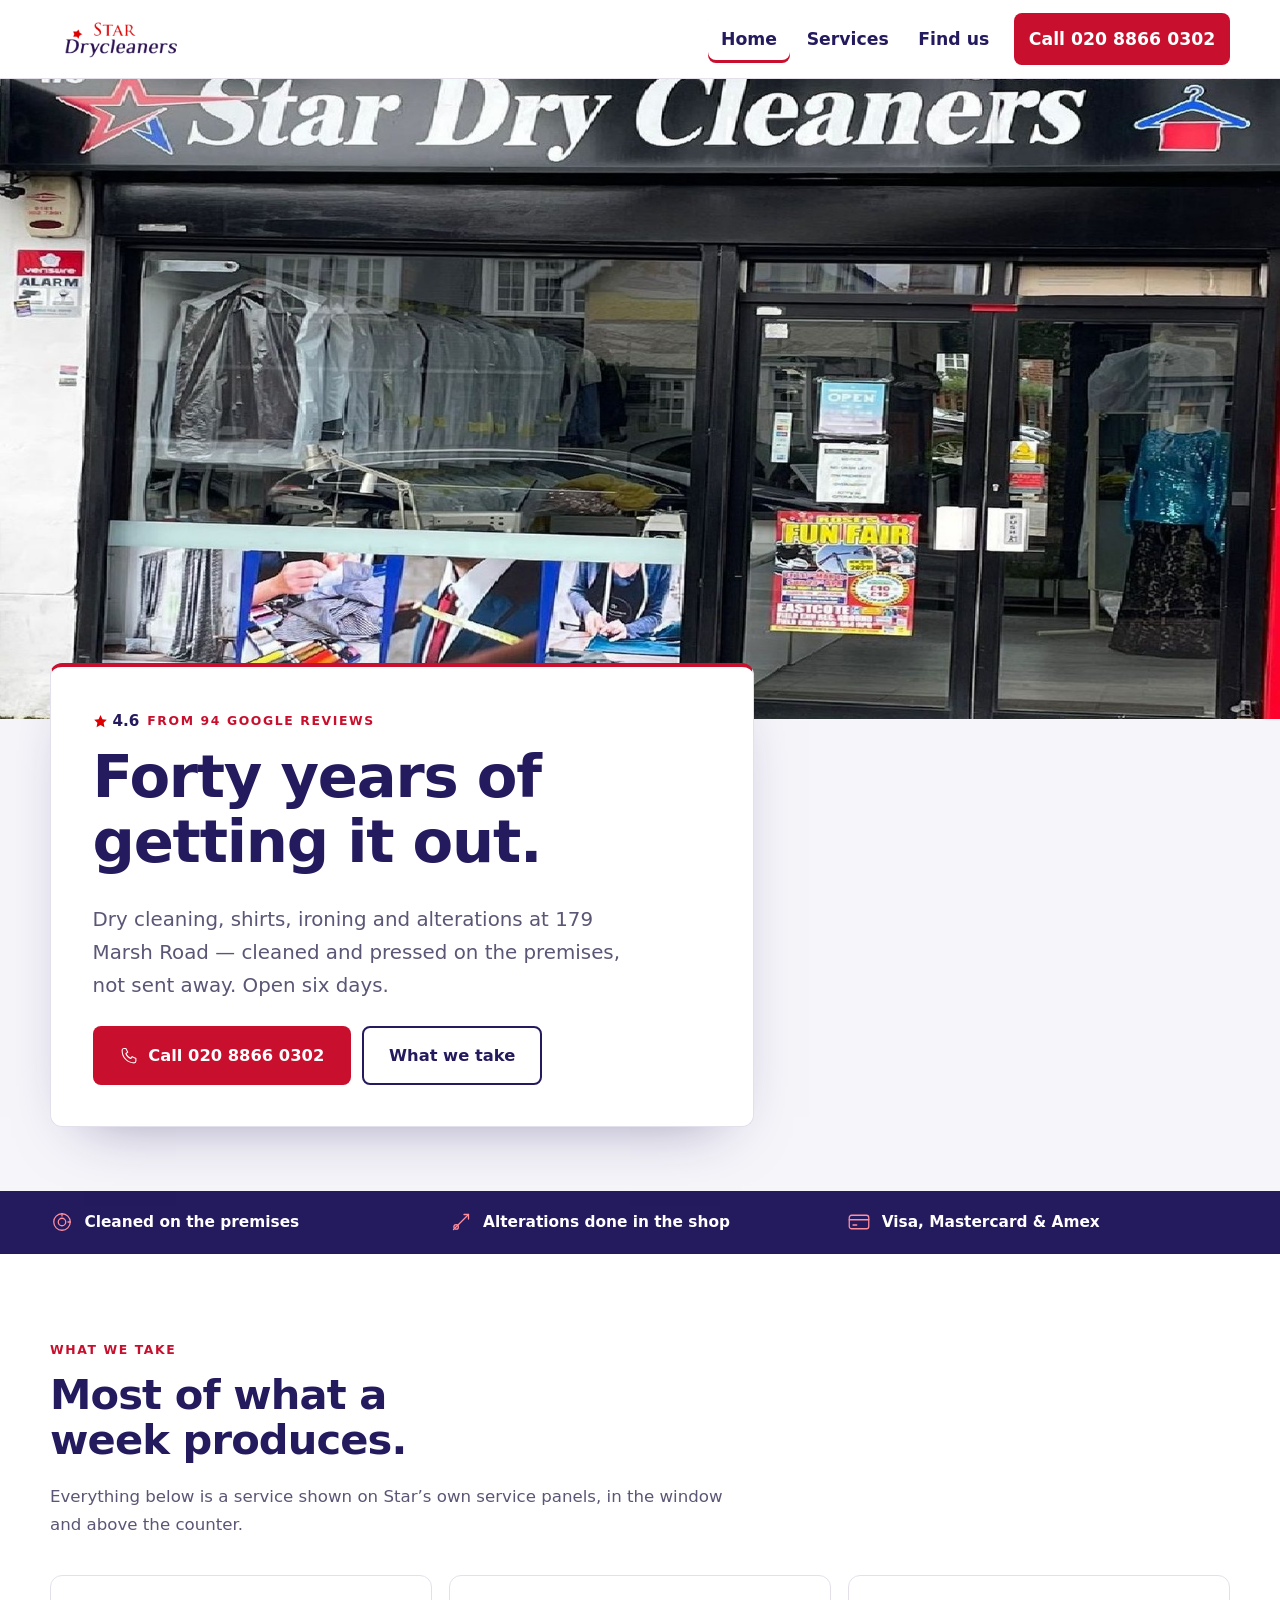
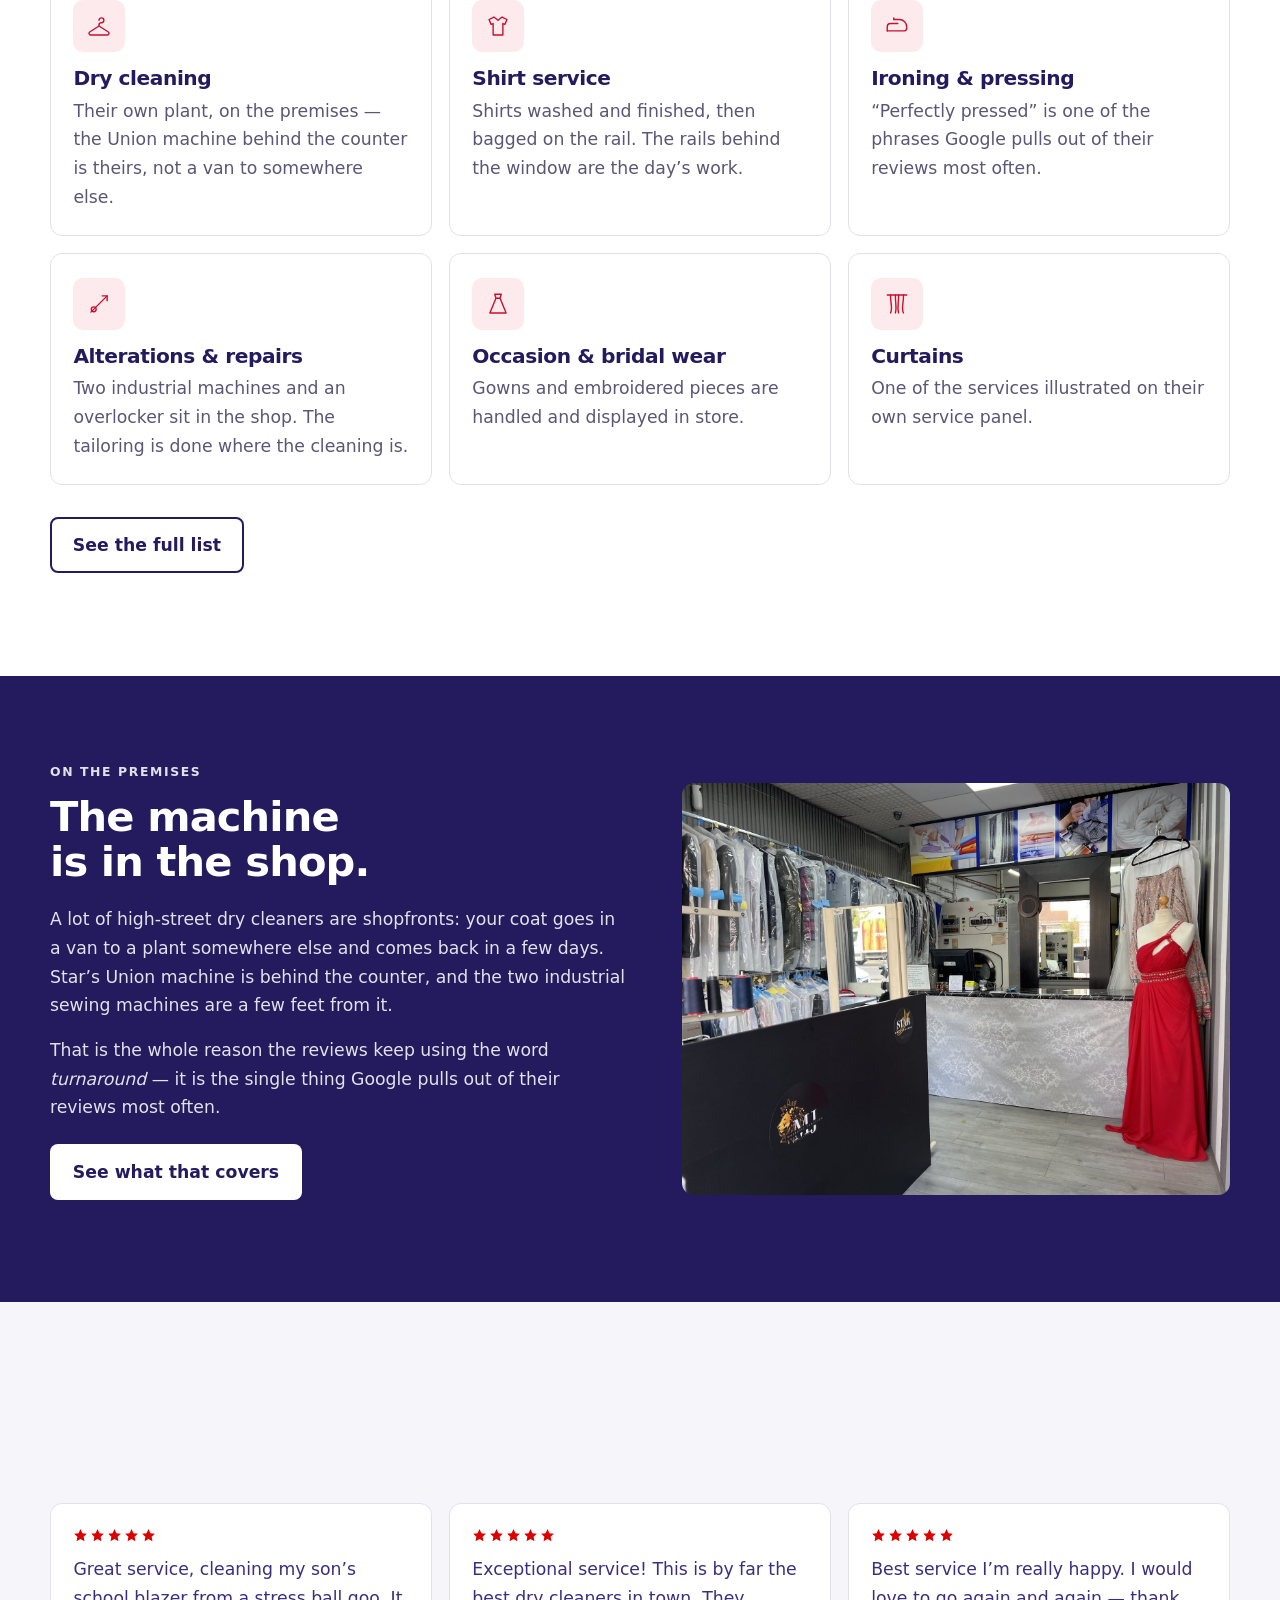
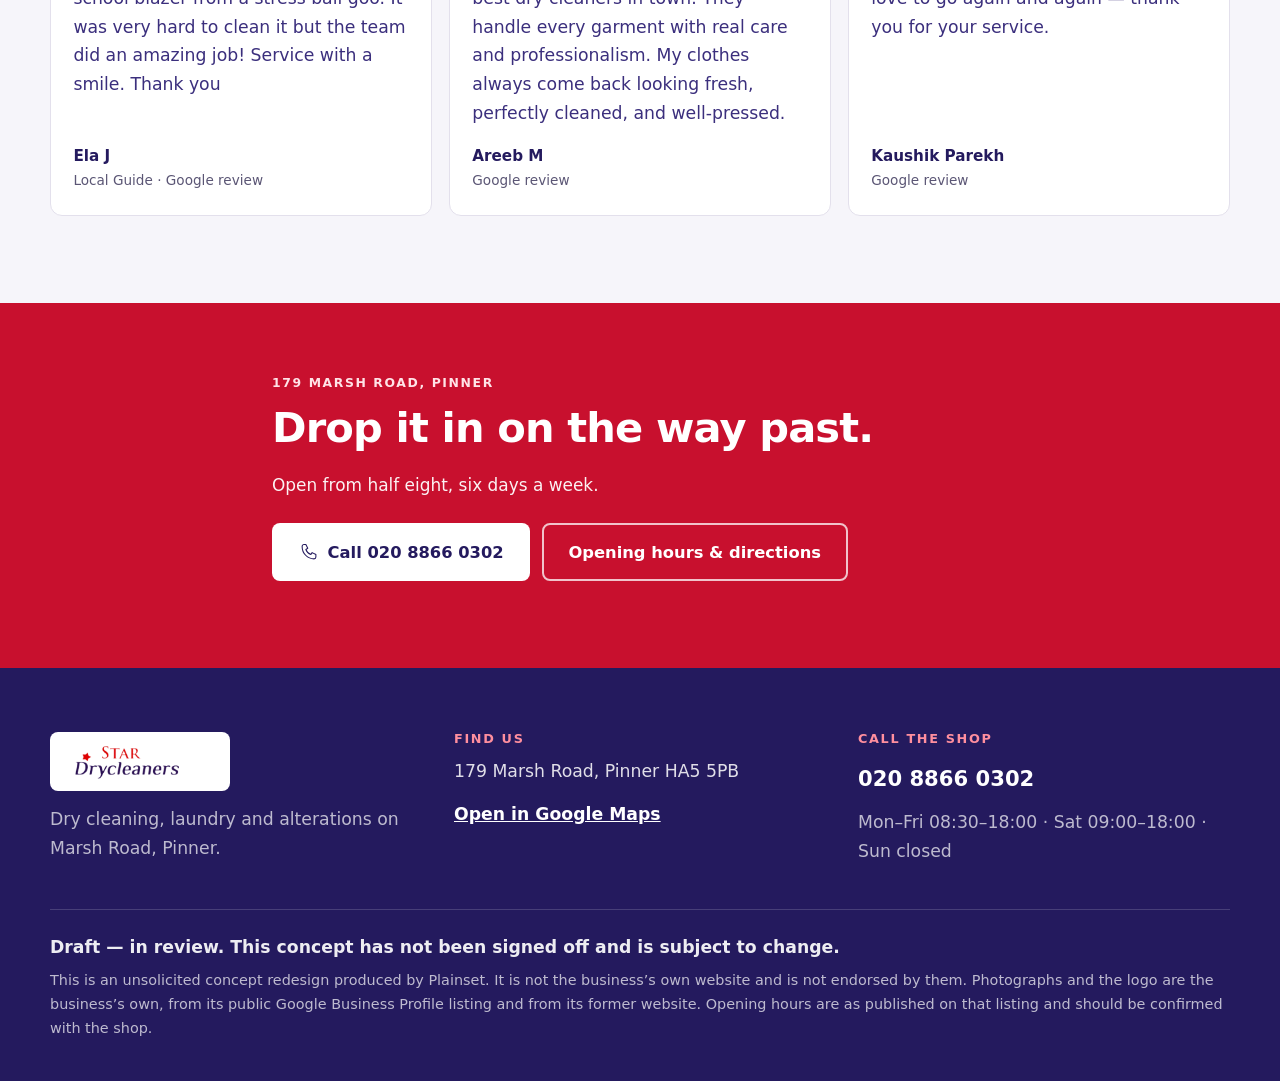
==== index.html @ ac9503ae "Build Star Dry Cleaners Pinner spec site: 3 pages, brand from their own logo Defect: their Google pr" ====
<!doctype html>
<html lang="en-GB">
<head>
<meta charset="utf-8">
<meta name="viewport" content="width=device-width, initial-scale=1">
<title>Star Dry Cleaners — 179 Marsh Road, Pinner</title>
<meta name="description" content="Dry cleaning, shirt service, ironing, alterations and repairs at 179 Marsh Road, Pinner HA5 5PB. Cleaned on the premises. 4.6 stars from 94 Google reviews. Call 020 8866 0302.">
<link rel="stylesheet" href="assets/css/engine.css">
<link rel="stylesheet" href="assets/css/site.css">
<link rel="icon" href="data:image/svg+xml,%3Csvg xmlns='http://www.w3.org/2000/svg' viewBox='0 0 24 24'%3E%3Crect width='24' height='24' fill='%23241a5e'/%3E%3Cpath fill='%23de0000' d='M12 3l2.6 5.4 5.8.8-4.2 4 1 5.8L12 16.3 6.8 19l1-5.8-4.2-4 5.8-.8z'/%3E%3C/svg%3E">
<script>if('IntersectionObserver' in window)document.documentElement.className='js';</script>
</head>
<body>
<a class="skip" href="#main">Skip to content</a>
<header class="site-head">
  <div class="wrap head-in">
    <a class="brand" href="index.html">
      <img src="assets/img/logo.png" width="957" height="260" alt="Star Dry Cleaners, Pinner">
    </a>
    <button class="nav-toggle" type="button" aria-expanded="false" aria-controls="nav">Menu</button>
    <nav id="nav" class="nav" aria-label="Main">
      <a href="index.html" aria-current="page">Home</a> <a href="services.html">Services</a> <a href="contact.html">Find us</a>
      <a class="btn btn--red nav-call" href="tel:+442088660302">Call 020 8866 0302</a>
    </nav>
  </div>
</header>
<main id="main">

  <section class="hero">
    <div class="hero-img">
      <img src="assets/img/shopfront.jpg" width="1700" height="956" fetchpriority="high"
           alt="The Star Dry Cleaners shopfront at 179 Marsh Road, Pinner, with its red and blue star sign and rails of cleaned garments in the window.">
    </div>
    <div class="wrap">
      <div class="hero-card" data-reveal-hero>
        <p class="kicker"><span class="rate"><svg class="star" viewBox="0 0 24 24" aria-hidden="true" focusable="false"><path fill="currentColor" d="M12 1.6l3.1 6.6 7 .9-5.1 4.9 1.3 7.1L12 17.7 5.7 21.1 7 14 1.9 9.1l7-.9z"/></svg> 4.6</span> from 94 Google reviews</p>
        <h1>Forty years of getting it out.</h1>
        <p class="lede">Dry cleaning, shirts, ironing and alterations at 179 Marsh Road &mdash; cleaned
          and pressed on the premises, not sent away. Open six days.</p>
        <p class="hero-cta">
          <a class="btn btn--red btn--lg" href="tel:+442088660302"><svg class="ico" viewBox="0 0 32 32" fill="none" stroke="currentColor" stroke-width="1.7" stroke-linecap="round" stroke-linejoin="round" aria-hidden="true"><path d="M11 4l3 6-3 2c1.2 3.5 4.5 6.8 8 8l2-3 6 3v4a3 3 0 0 1-3 3C13.8 27 5 18.2 5 7a3 3 0 0 1 3-3Z"/></svg> Call 020 8866 0302</a>
          <a class="btn btn--ghost btn--lg" href="services.html">What we take</a>
        </p>
      </div>
    </div>
  </section>

  <section class="strip">
    <div class="wrap strip-in">
      <p data-reveal="1"><svg class="ico" viewBox="0 0 32 32" fill="none" stroke="currentColor" stroke-width="1.7" stroke-linecap="round" stroke-linejoin="round" aria-hidden="true"><circle cx="16" cy="16" r="11"/><circle cx="16" cy="16" r="5"/><path d="M16 5v3"/><path d="M27 16h-3"/></svg> <span>Cleaned on the premises</span></p>
      <p data-reveal="2"><svg class="ico" viewBox="0 0 32 32" fill="none" stroke="currentColor" stroke-width="1.7" stroke-linecap="round" stroke-linejoin="round" aria-hidden="true"><path d="M6 26 26 6"/><path d="M20 6h6v6"/><circle cx="9.5" cy="22.5" r="3"/></svg> <span>Alterations done in the shop</span></p>
      <p data-reveal="3"><svg class="ico" viewBox="0 0 32 32" fill="none" stroke="currentColor" stroke-width="1.7" stroke-linecap="round" stroke-linejoin="round" aria-hidden="true"><rect x="3" y="7" width="26" height="18" rx="3"/><path d="M3 13h26"/><path d="M8 20h5"/></svg> <span>Visa, Mastercard &amp; Amex</span></p>
    </div>
  </section>

  <section class="sec">
    <div class="wrap">
      <header class="sec-head" data-reveal>
        <p class="kicker">What we take</p>
        <h2>Most of what a week produces.</h2>
        <p class="sec-sub">Everything below is a service shown on Star&rsquo;s own service panels,
          in the window and above the counter.</p>
      </header>
      <div class="cards">
        <article class="card" data-reveal="1">
          <span class="card-ico"><svg class="ico" viewBox="0 0 32 32" fill="none" stroke="currentColor" stroke-width="1.7" stroke-linecap="round" stroke-linejoin="round" aria-hidden="true"><path d="M16 9a3 3 0 1 1 3 3c-1.7 0-3 .9-3 2.4V16"/><path d="M16 16 4.5 23.4A2 2 0 0 0 5.6 27h20.8a2 2 0 0 0 1.1-3.6L16 16Z"/></svg></span>
          <h3>Dry cleaning</h3>
          <p>Their own plant, on the premises &mdash; the Union machine behind the counter is theirs, not a van to somewhere else.</p>
        </article>
        <article class="card" data-reveal="2">
          <span class="card-ico"><svg class="ico" viewBox="0 0 32 32" fill="none" stroke="currentColor" stroke-width="1.7" stroke-linecap="round" stroke-linejoin="round" aria-hidden="true"><path d="M11 5 16 9l5-4 6 3-2.5 6L22 13v14H10V13l-2.5 1L5 8Z"/></svg></span>
          <h3>Shirt service</h3>
          <p>Shirts washed and finished, then bagged on the rail. The rails behind the window are the day&rsquo;s work.</p>
        </article>
        <article class="card" data-reveal="3">
          <span class="card-ico"><svg class="ico" viewBox="0 0 32 32" fill="none" stroke="currentColor" stroke-width="1.7" stroke-linecap="round" stroke-linejoin="round" aria-hidden="true"><path d="M4 22h20a4 4 0 0 0 4-4v-1a9 9 0 0 0-9-9h-7"/><path d="M4 22v-5a4 4 0 0 1 4-4h9"/><path d="M12 8V6"/></svg></span>
          <h3>Ironing &amp; pressing</h3>
          <p>&ldquo;Perfectly pressed&rdquo; is one of the phrases Google pulls out of their reviews most often.</p>
        </article>
        <article class="card" data-reveal="1">
          <span class="card-ico"><svg class="ico" viewBox="0 0 32 32" fill="none" stroke="currentColor" stroke-width="1.7" stroke-linecap="round" stroke-linejoin="round" aria-hidden="true"><path d="M6 26 26 6"/><path d="M20 6h6v6"/><circle cx="9.5" cy="22.5" r="3"/></svg></span>
          <h3>Alterations &amp; repairs</h3>
          <p>Two industrial machines and an overlocker sit in the shop. The tailoring is done where the cleaning is.</p>
        </article>
        <article class="card" data-reveal="2">
          <span class="card-ico"><svg class="ico" viewBox="0 0 32 32" fill="none" stroke="currentColor" stroke-width="1.7" stroke-linecap="round" stroke-linejoin="round" aria-hidden="true"><path d="M12 4h8l-1.5 5L26 27H6l7.5-18Z"/><path d="M13.5 9h5"/></svg></span>
          <h3>Occasion &amp; bridal wear</h3>
          <p>Gowns and embroidered pieces are handled and displayed in store.</p>
        </article>
        <article class="card" data-reveal="3">
          <span class="card-ico"><svg class="ico" viewBox="0 0 32 32" fill="none" stroke="currentColor" stroke-width="1.7" stroke-linecap="round" stroke-linejoin="round" aria-hidden="true"><path d="M4 5h24"/><path d="M8 5c0 12 3 16 0 22"/><path d="M14 5c0 12 2 16 0 22"/><path d="M18 5c0 12-2 16 0 22"/><path d="M24 5c0 12-3 16 0 22"/></svg></span>
          <h3>Curtains</h3>
          <p>One of the services illustrated on their own service panel.</p>
        </article>
      </div>
      <p class="sec-more" data-reveal><a class="btn btn--ghost" href="services.html">See the full list</a></p>
    </div>
  </section>

  <section class="feature">
    <div class="wrap feature-in">
      <div class="feature-copy" data-reveal>
        <p class="kicker kicker--light">On the premises</p>
        <h2>The machine is in the shop.</h2>
        <p>A lot of high-street dry cleaners are shopfronts: your coat goes in a van to a plant
          somewhere else and comes back in a few days. Star&rsquo;s Union machine is behind the
          counter, and the two industrial sewing machines are a few feet from it.</p>
        <p>That is the whole reason the reviews keep using the word <em>turnaround</em> &mdash; it is
          the single thing Google pulls out of their reviews most often.</p>
        <p class="feature-cta"><a class="btn btn--white" href="services.html">See what that covers</a></p>
      </div>
      <div class="feature-media" data-reveal="2">
        <img src="assets/img/counter.jpg" width="1600" height="1218" loading="lazy"
             alt="Inside Star Dry Cleaners: the counter, the Union dry-cleaning machine behind it, and occasion wear on display.">
      </div>
    </div>
  </section>

  <section class="sec sec--tint">
    <div class="wrap">
      <header class="sec-head" data-reveal>
        <p class="kicker">4.6 out of 5 &middot; 94 Google reviews</p>
        <h2>What Pinner says.</h2>
      </header>
      <div class="quotes">
        <figure class="quote" data-reveal="1">
          <div class="stars" aria-label="Five out of five"><svg class="star" viewBox="0 0 24 24" aria-hidden="true" focusable="false"><path fill="currentColor" d="M12 1.6l3.1 6.6 7 .9-5.1 4.9 1.3 7.1L12 17.7 5.7 21.1 7 14 1.9 9.1l7-.9z"/></svg><svg class="star" viewBox="0 0 24 24" aria-hidden="true" focusable="false"><path fill="currentColor" d="M12 1.6l3.1 6.6 7 .9-5.1 4.9 1.3 7.1L12 17.7 5.7 21.1 7 14 1.9 9.1l7-.9z"/></svg><svg class="star" viewBox="0 0 24 24" aria-hidden="true" focusable="false"><path fill="currentColor" d="M12 1.6l3.1 6.6 7 .9-5.1 4.9 1.3 7.1L12 17.7 5.7 21.1 7 14 1.9 9.1l7-.9z"/></svg><svg class="star" viewBox="0 0 24 24" aria-hidden="true" focusable="false"><path fill="currentColor" d="M12 1.6l3.1 6.6 7 .9-5.1 4.9 1.3 7.1L12 17.7 5.7 21.1 7 14 1.9 9.1l7-.9z"/></svg><svg class="star" viewBox="0 0 24 24" aria-hidden="true" focusable="false"><path fill="currentColor" d="M12 1.6l3.1 6.6 7 .9-5.1 4.9 1.3 7.1L12 17.7 5.7 21.1 7 14 1.9 9.1l7-.9z"/></svg></div>
          <blockquote><p>Great service, cleaning my son&rsquo;s school blazer from a stress ball goo. It was very hard to clean it but the team did an amazing job! Service with a smile. Thank you</p></blockquote>
          <figcaption>Ela J <span>Local Guide &middot; Google review</span></figcaption>
        </figure>
        <figure class="quote" data-reveal="2">
          <div class="stars" aria-label="Five out of five"><svg class="star" viewBox="0 0 24 24" aria-hidden="true" focusable="false"><path fill="currentColor" d="M12 1.6l3.1 6.6 7 .9-5.1 4.9 1.3 7.1L12 17.7 5.7 21.1 7 14 1.9 9.1l7-.9z"/></svg><svg class="star" viewBox="0 0 24 24" aria-hidden="true" focusable="false"><path fill="currentColor" d="M12 1.6l3.1 6.6 7 .9-5.1 4.9 1.3 7.1L12 17.7 5.7 21.1 7 14 1.9 9.1l7-.9z"/></svg><svg class="star" viewBox="0 0 24 24" aria-hidden="true" focusable="false"><path fill="currentColor" d="M12 1.6l3.1 6.6 7 .9-5.1 4.9 1.3 7.1L12 17.7 5.7 21.1 7 14 1.9 9.1l7-.9z"/></svg><svg class="star" viewBox="0 0 24 24" aria-hidden="true" focusable="false"><path fill="currentColor" d="M12 1.6l3.1 6.6 7 .9-5.1 4.9 1.3 7.1L12 17.7 5.7 21.1 7 14 1.9 9.1l7-.9z"/></svg><svg class="star" viewBox="0 0 24 24" aria-hidden="true" focusable="false"><path fill="currentColor" d="M12 1.6l3.1 6.6 7 .9-5.1 4.9 1.3 7.1L12 17.7 5.7 21.1 7 14 1.9 9.1l7-.9z"/></svg></div>
          <blockquote><p>Exceptional service! This is by far the best dry cleaners in town. They handle every garment with real care and professionalism. My clothes always come back looking fresh, perfectly cleaned, and well-pressed.</p></blockquote>
          <figcaption>Areeb M <span>Google review</span></figcaption>
        </figure>
        <figure class="quote" data-reveal="3">
          <div class="stars" aria-label="Five out of five"><svg class="star" viewBox="0 0 24 24" aria-hidden="true" focusable="false"><path fill="currentColor" d="M12 1.6l3.1 6.6 7 .9-5.1 4.9 1.3 7.1L12 17.7 5.7 21.1 7 14 1.9 9.1l7-.9z"/></svg><svg class="star" viewBox="0 0 24 24" aria-hidden="true" focusable="false"><path fill="currentColor" d="M12 1.6l3.1 6.6 7 .9-5.1 4.9 1.3 7.1L12 17.7 5.7 21.1 7 14 1.9 9.1l7-.9z"/></svg><svg class="star" viewBox="0 0 24 24" aria-hidden="true" focusable="false"><path fill="currentColor" d="M12 1.6l3.1 6.6 7 .9-5.1 4.9 1.3 7.1L12 17.7 5.7 21.1 7 14 1.9 9.1l7-.9z"/></svg><svg class="star" viewBox="0 0 24 24" aria-hidden="true" focusable="false"><path fill="currentColor" d="M12 1.6l3.1 6.6 7 .9-5.1 4.9 1.3 7.1L12 17.7 5.7 21.1 7 14 1.9 9.1l7-.9z"/></svg><svg class="star" viewBox="0 0 24 24" aria-hidden="true" focusable="false"><path fill="currentColor" d="M12 1.6l3.1 6.6 7 .9-5.1 4.9 1.3 7.1L12 17.7 5.7 21.1 7 14 1.9 9.1l7-.9z"/></svg></div>
          <blockquote><p>Best service I&rsquo;m really happy. I would love to go again and again &mdash; thank you for your service.</p></blockquote>
          <figcaption>Kaushik Parekh <span>Google review</span></figcaption>
        </figure>
      </div>
    </div>
  </section>

<section class="band">
  <div class="wrap band-in" data-reveal>
    <p class="kicker kicker--light">179 Marsh Road, Pinner</p>
    <h2>Drop it in on the way past.</h2>
    <p class="band-sub">Open from half eight, six days a week.</p>
    <p class="band-cta">
      <a class="btn btn--white btn--lg" href="tel:+442088660302"><svg class="ico" viewBox="0 0 32 32" fill="none" stroke="currentColor" stroke-width="1.7" stroke-linecap="round" stroke-linejoin="round" aria-hidden="true"><path d="M11 4l3 6-3 2c1.2 3.5 4.5 6.8 8 8l2-3 6 3v4a3 3 0 0 1-3 3C13.8 27 5 18.2 5 7a3 3 0 0 1 3-3Z"/></svg> Call 020 8866 0302</a>
      <a class="btn btn--ghost-light btn--lg" href="contact.html">Opening hours &amp; directions</a>
    </p>
  </div>
</section>

</main>
<footer class="site-foot">
  <div class="wrap foot-in">
    <div class="foot-col">
      <img class="foot-logo" src="assets/img/logo.png" width="957" height="260" alt="Star Dry Cleaners">
      <p class="muted">Dry cleaning, laundry and alterations on Marsh Road, Pinner.</p>
    </div>
    <div class="foot-col">
      <h2>Find us</h2>
      <p>179 Marsh Road, Pinner HA5 5PB</p>
      <p><a class="tlink" href="https://www.google.com/maps/search/Star+Dry+Cleaners+179+Marsh+Road+Pinner+HA5+5PB">Open in Google Maps</a></p>
    </div>
    <div class="foot-col">
      <h2>Call the shop</h2>
      <p><a class="foot-tel" href="tel:+442088660302">020 8866 0302</a></p>
      <p class="muted">Mon&ndash;Fri 08:30&ndash;18:00 &middot; Sat 09:00&ndash;18:00 &middot; Sun&nbsp;closed</p>
    </div>
  </div>
  <div class="wrap foot-note">
    <p><strong>Draft &mdash; in review. This concept has not been signed off and is subject to change.</strong></p>
    <p class="muted small">This is an unsolicited concept redesign produced by Plainset. It is not the
    business&rsquo;s own website and is not endorsed by them. Photographs and the logo are the
    business&rsquo;s own, from its public Google Business Profile listing and from its former website.
    Opening hours are as published on that listing and should be confirmed with the shop.</p>
  </div>
</footer>
<script src="assets/js/main.js"></script>
</body>
</html>
---- assets/css/engine.css ----
/* ==========================================================================
   VDV ENGINE — v0.1.0
   Shared motion and surface layer for every build in this workspace.
   Plain CSS. No build step, no dependency, no runtime.

   Targets: Chrome and Safari. Firefox is not a target.
   Everything here has been measured in Chrome 150 and Safari 26.5.2 — see
   Experiment motionsites/research/ for the evidence behind each rule.

   THE ONE PERFORMANCE RULE, measured at 4x CPU throttle:
     A STATIC SVG filter rasterises once and is essentially free.
     A SMIL-ANIMATED filter re-rasterises every frame, FOREVER — three test
     pieces sat at 21fps while completely stationary because of it.
   So: use filters freely, animate them almost never.
   ========================================================================== */

@layer engine.reset, engine.tokens, engine.motion, engine.surface, engine.guards;

/* ==========================================================================
   TOKENS — the contract each site fills in.
   A site overrides these and inherits everything below.
   ========================================================================== */

@layer engine.tokens {
  :root {
    /* --- the two a site MUST set ------------------------------------------ */
    --brand: #0A5FE0;          /* the one accent */
    --ink: #14171A;            /* body text */

    /* --- derived, so contrast stays predictable across 200 sites ---------- */
    --paper: #FAF9F7;
    --surface: color-mix(in oklab, var(--paper) 96%, var(--ink));
    --rule: color-mix(in oklab, var(--paper) 82%, var(--ink));
    --muted: color-mix(in oklab, var(--ink) 62%, var(--paper));

    /* Contrast flip: light text on dark brands, ink on light ones. The clamp
       turns lightness into a 0/1 switch, so this needs no per-site thought. */
    --on-brand: oklch(from var(--brand)
                      clamp(0, (0.62 - l) * 100, 1) 0 h);

    /* --- motion ----------------------------------------------------------- */
    --dur-fast: 180ms;
    --dur: 320ms;
    --dur-slow: 620ms;
    --ease-out: cubic-bezier(0.22, 1, 0.36, 1);

    /* Spring easings, generated from the damped-harmonic-oscillator solution
       and sampled into linear(). Ours — no library, no licence, no runtime.
       Regenerate with .pipeline/engine/springs.py if you want other curves. */
    --ease-snap: linear(0, 0.03, 0.1069, 0.2131, 0.3344, 0.4596, 0.5805, 0.6914,
                 0.7888, 0.8709, 0.9374, 0.9888, 1.0264, 1.052, 1.0674, 1.0747,
                 1.0757, 1.0721, 1.0654, 1.0568, 1.0475, 1.0381, 1.0293, 1.0214,
                 1.0146, 1.009, 1.0045, 1.0009, 0.9982, 0.9963, 0.995, 0.9942,
                 0.9939, 0.9939, 0.9942, 0.9947, 0.9953, 0.9959, 0.9966, 0.9972,
                 0.9978, 0.9983, 1);
    --ease-settle: linear(0, 0.0219, 0.0781, 0.1569, 0.2485, 0.3455, 0.4425,
                   0.5354, 0.6216, 0.6992, 0.7676, 0.8264, 0.876, 0.9168, 0.9496,
                   0.9753, 0.9948, 1.0091, 1.019, 1.0253, 1.0287, 1.0299, 1.0294,
                   1.0277, 1.0253, 1.0224, 1.0194, 1.0164, 1.0136, 1.011, 1.0087,
                   1.0067, 1.005, 1.0035, 1.0023, 1.0013, 1.0005, 0.9999, 0.9994,
                   0.9991, 0.9989, 0.9988, 1);
    --ease-gentle: linear(0, 0.017, 0.061, 0.123, 0.1959, 0.2743, 0.3542, 0.4325,
                   0.5072, 0.5769, 0.6407, 0.6982, 0.7494, 0.7942, 0.8332, 0.8666,
                   0.895, 0.9188, 0.9387, 0.955, 0.9683, 0.9789, 0.9873, 0.9938,
                   0.9987, 1.0023, 1.0049, 1.0066, 1.0077, 1.0082, 1.0083, 1.0081,
                   1.0077, 1.0071, 1.0064, 1.0057, 1.005, 1.0043, 1.0036, 1.003,
                   1.0024, 1.0019, 1);
  }
}

/* ==========================================================================
   MOTION — reuses the data-reveal hook all 204 sites already have,
   so adopting this deletes JS with zero markup changes.
   ========================================================================== */

@layer engine.motion {

  /* Finished state is the DEFAULT. A browser without scroll timelines gets the
     final layout, never a blank box. Motion is layered on below. */
  [data-reveal] { opacity: 1; }

  @supports (animation-timeline: view()) {
    [data-reveal] {
      animation: eng-reveal linear both;
      animation-timeline: view();
      animation-range: entry 10% cover 26%;
    }
    @keyframes eng-reveal {
      from { opacity: 0; translate: 0 22px; }
      to   { opacity: 1; translate: 0 0; }
    }
    /* Stagger by shifting the RANGE, not by adding delays — a delay on a
       progress timeline does nothing useful. */
    [data-reveal="2"] { animation-range: entry 14% cover 30%; }
    [data-reveal="3"] { animation-range: entry 18% cover 34%; }
    [data-reveal="4"] { animation-range: entry 22% cover 38%; }

    /* ABOVE THE FOLD: view() is wrong here. Its range starts when the element
       ENTERS the viewport, so something already on screen begins ~75% through
       its range and looks frozen. Use scroll() with an absolute range. */
    [data-reveal-hero] {
      animation: eng-reveal linear both;
      animation-timeline: scroll(root block);
      animation-range: 0 40vh;
    }
  }

  /* Scroll progress bar — replaces the last scroll listener. */
  .eng-progress { position: fixed; inset-block-start: 0; inset-inline: 0;
                  height: 3px; z-index: 90; }
  .eng-progress__fill { height: 100%; background: var(--brand);
                        transform-origin: left; scale: 0 1; }
  @supports (animation-timeline: scroll()) {
    .eng-progress__fill {
      animation: eng-grow linear both;
      animation-timeline: scroll(root block);
    }
    @keyframes eng-grow { to { scale: 1 1; } }
  }
  /* Hide it entirely where unsupported rather than showing an empty track. */
  @supports not (animation-timeline: scroll()) { .eng-progress { display: none; } }

  /* STRUCTURAL PATTERN — full-bleed backdrop that content scrolls over.
     A sticky viewport-height backdrop, then the content pulled back up over it
     with a negative margin. Cheaper and better-behaved than position:fixed,
     and it composites on the GPU. Put a <video muted loop playsinline> or an
     image inside .eng-backdrop__media. */
  .eng-backdrop { position: relative; z-index: 0; }
  .eng-backdrop__pin { position: sticky; top: 0; height: 100svh;
                       overflow: clip; }   /* clip, NOT hidden — see guards */
  .eng-backdrop__media { width: 100%; height: 100%; object-fit: cover;
                         display: block; }
  .eng-backdrop__fade { position: absolute; inset-inline: 0; inset-block-end: 0;
                        height: 45%; pointer-events: none;
                        background: linear-gradient(to bottom, transparent, var(--backdrop-out, #000)); }
  .eng-backdrop__over { position: relative; z-index: 1; margin-block-start: -100svh; }
}

/* ==========================================================================
   SURFACE — treatments that make flat CSS read as material.
   All static. Nothing here animates a filter.
   ========================================================================== */

@layer engine.surface {

  /* GLASS. Three things stacked, which is what separates this from a plain
     translucent panel:
       1. the blur, plus a saturation/brightness lift so it reads as glass
          rather than as frosted plastic;
       2. a GRADIENT BORDER — a padding-box/border-box mask difference, so the
          edge is bright where light would catch it and dim where it wouldn't.
          `mask-composite: exclude` is what carves the ring;
       3. a faint radial sheen for the specular fall.
     Recreated here from the mechanism, with our own values. */
  .eng-glass {
    position: relative;
    overflow: hidden;
    border-radius: var(--glass-radius, 16px);
    background: linear-gradient(160deg,
                  rgb(255 255 255 / 0.06) 0%,
                  rgb(255 255 255 / 0.02) 45%,
                  rgb(255 255 255 / 0.01) 100%);
    backdrop-filter: blur(16px) saturate(1.5) brightness(1.06);
    -webkit-backdrop-filter: blur(16px) saturate(1.5) brightness(1.06);
    box-shadow: inset 0 0 14px rgb(255 255 255 / 0.12);
    border: none;
  }
  .eng-glass::before {          /* the lit edge */
    content: ""; position: absolute; inset: 0; pointer-events: none;
    border-radius: inherit; padding: 1.5px;
    background: linear-gradient(180deg,
                  rgb(255 255 255 / 0.34) 0%,
                  rgb(255 255 255 / 0.10) 18%,
                  rgb(255 255 255 / 0.03) 45%,
                  rgb(255 255 255 / 0.03) 58%,
                  rgb(255 255 255 / 0.12) 86%,
                  rgb(255 255 255 / 0.28) 100%);
    -webkit-mask: linear-gradient(#fff 0 0) content-box, linear-gradient(#fff 0 0);
            mask: linear-gradient(#fff 0 0) content-box, linear-gradient(#fff 0 0);
    -webkit-mask-composite: xor;
            mask-composite: exclude;
  }
  .eng-glass::after {           /* the sheen */
    content: ""; position: absolute; inset: 0; pointer-events: none;
    border-radius: inherit;
    background:
      radial-gradient(ellipse at 50% 0%, rgb(255 255 255 / 0.05) 0%, transparent 55%),
      radial-gradient(ellipse at center, transparent 55%, rgb(255 255 255 / 0.02) 100%);
  }

  /* LIT MATERIAL. A static heightmap shaded by the renderer's own lighting —
     the fastest thing we measured (143fps median, zero janky frames) and the
     best-looking. Set --eng-height to a greyscale heightmap.

     CRITICAL: lighting filters read the ALPHA channel as the height field, not
     luminance. A greyscale PNG is fully opaque, so feeding it in directly gives
     a perfectly flat surface with a bare hotspot. The feColorMatrix in
     engine-filters.svg moves luminance into alpha. Do not remove it. */
  .eng-material { filter: url(#eng-lit); background: #000; }

  /* Typography defaults that separate "set" from "defaulted". */
  .eng-type h1, .eng-type h2, .eng-type h3 { text-wrap: balance; }
  .eng-type p, .eng-type li { text-wrap: pretty; }
  .eng-type :is(td, th).num { font-variant-numeric: tabular-nums; }
}

/* ==========================================================================
   GUARDS — invariants only, never a look.

   IMPORTANT, and counter-intuitive: being the LAST layer does not make these
   win against a site's CSS. Unlayered styles outrank every layered style, and
   site stylesheets are unlayered. So a guard that MUST hold — the reduced-motion
   block — carries `!important`. The rest are strong defaults the site is free to
   override, which is the behaviour we want.
   ========================================================================== */

@layer engine.guards {

  /* Reduced motion, done correctly. The three usual lines DO NOT stop a
     scroll-driven animation: animation-duration is ignored on a progress-based
     timeline. Measured — a test element kept running 0 -> 0.54 while scrolling.
     Killing the timeline is what actually honours the setting. */
  @media (prefers-reduced-motion: reduce) {
    html { scroll-behavior: auto; }
    *, *::before, *::after {
      animation-duration: 0.001ms !important;
      animation-iteration-count: 1 !important;
      transition-duration: 0.001ms !important;
      animation-timeline: none !important;
    }
    ::view-transition-group(*),
    ::view-transition-old(*),
    ::view-transition-new(*) { animation: none !important; }
    /* SMIL ignores the setting entirely, so any moving filter must be dropped. */
    .eng-material { filter: none !important; }
  }

  /* Text escaping its box is the most common review failure in this workspace.
     `min-width: auto` on a flex/grid child is what allows it.

     Applied to EVERY element on purpose. For a block child `min-width: 0` is
     already the default, so this is a no-op there and only changes flex/grid
     items — which is exactly the intent. `:where()` contributes zero
     specificity, so any site rule that genuinely wants a minimum still wins.

     Earlier versions scoped this to `.eng-grid`/`.eng-card`, which no site in
     the fleet uses — so the guard would never have fired. Guards have to match
     the markup that actually exists. */
  :where(body *) { min-width: 0; box-sizing: border-box; }

  /* And the text itself. Long unbroken strings — a full email address, a URL —
     are what actually overflow. Targeted at elements that hold them rather
     than everything, so ordinary prose keeps normal breaking. */
  :where(p, li, dd, dt, td, th, address, blockquote, figcaption,
         h1, h2, h3, h4, h5, h6) { overflow-wrap: anywhere; }

  /* overflow:hidden makes an element a SCROLL CONTAINER, which silently freezes
     any scroll-driven animation inside it at one frame. Nothing errors; it just
     sits still. Prefer clip. This catches the common accidental case. */
  :where(.eng-backdrop__pin, .eng-clip) { overflow: clip; }

  /* Keyboard focus must always be visible. */
  :where(a, button, summary, [tabindex]):focus-visible {
    outline: 2px solid var(--brand);
    outline-offset: 3px;
  }

  /* Anchors must clear a sticky header. */
  :where([id]) { scroll-margin-top: var(--eng-header-h, 5rem); }
}
---- assets/css/site.css ----
/* ==========================================================================
   Star Dry Cleaners, 179 Marsh Road, Pinner — site styles
   Palette taken from their own logo: red star and red serif STAR, indigo
   italic "Drycleaners", on white. Light ground, deliberately unlike the
   dark treatment used for the Lilly Whites build.
   ========================================================================== */

:root{
  --indigo:#241a5e;
  --indigo-2:#3b2f7d;
  --ink-3:#5b5675;
  --red:#c8102e;            /* AA-safe on white for text and small UI */
  --red-bright:#de0000;     /* sampled from their logo — large areas only */
  --red-soft:#fdeaec;
  --paper:#ffffff;
  --paper-2:#f6f5fa;
  --line:#e3e0ec;
  --ease-out:cubic-bezier(.22,.75,.3,1);
  --wrap:1180px;
  --r:12px;
}

*,*::before,*::after{box-sizing:border-box}
html{-webkit-text-size-adjust:100%}
body{
  margin:0;background:var(--paper);color:var(--indigo);
  font:400 clamp(1rem,.96rem + .2vw,1.08rem)/1.66 ui-sans-serif,system-ui,-apple-system,"Segoe UI",Roboto,Helvetica,Arial,sans-serif;
  -webkit-font-smoothing:antialiased;
}
img{max-width:100%;height:auto;display:block}
a{color:var(--red)}
a:focus-visible,button:focus-visible{outline:3px solid var(--red);outline-offset:3px;border-radius:6px}
/* engine.css:255 puts `overflow-wrap:anywhere` on headings, which breaks words
   mid-character on narrow screens. Headings break on words only. */
h1,h2,h3,h4{overflow-wrap:normal;word-break:normal;text-wrap:balance}
h1,h2,h3{margin:0 0 .5em;line-height:1.09;letter-spacing:-.021em;font-weight:800}
h1{font-size:clamp(2.1rem,1.35rem + 3.2vw,3.7rem)}
h2{font-size:clamp(1.6rem,1.15rem + 2vw,2.6rem)}
h3{font-size:clamp(1.08rem,1rem + .42vw,1.26rem)}
p{margin:0 0 1rem}
em{font-style:italic}
.wrap{width:min(100% - 2.4rem,var(--wrap));margin-inline:auto}
.muted{color:var(--ink-3)}
.small{font-size:.9rem}
.skip{position:absolute;left:-9999px}
.skip:focus{left:1rem;top:1rem;z-index:99;background:var(--indigo);color:#fff;padding:.7rem 1rem;border-radius:8px}

.kicker{font-size:.775rem;font-weight:800;letter-spacing:.13em;text-transform:uppercase;
  color:var(--red);margin:0 0 .7rem;display:flex;align-items:center;gap:.5rem;flex-wrap:wrap}
.kicker--light{color:#ffe3e7}   /* 4.87:1 on the red band, 12.6:1 on indigo */
.rate{display:inline-flex;align-items:center;gap:.3rem;font-size:.95rem;letter-spacing:0;color:var(--indigo)}
.star{width:15px;height:15px;color:var(--red-bright);flex:0 0 auto}

/* ---------- buttons ---------- */
.btn{display:inline-flex;align-items:center;justify-content:center;gap:.55rem;
  min-height:48px;padding:.72rem 1.3rem;border-radius:8px;border:2px solid transparent;
  font-weight:700;text-decoration:none;cursor:pointer;
  transition:transform .18s var(--ease-out),background-color .18s,color .18s,border-color .18s}
.btn:hover{transform:translateY(-2px)}
.btn[href^="tel:"]{white-space:nowrap}
.btn--lg{min-height:54px;padding:.85rem 1.55rem;font-size:1.02rem}
.btn--red{background:var(--red);color:#fff}
.btn--red:hover{background:#a60d26}
.btn--white{background:#fff;color:var(--indigo)}
.btn--white:hover{background:var(--red-soft)}
.btn--ghost{background:transparent;color:var(--indigo);border-color:var(--indigo)}
.btn--ghost:hover{background:var(--indigo);color:#fff}
.btn--ghost-light{background:transparent;color:#fff;border-color:rgba(255,255,255,.75)}
.btn--ghost-light:hover{background:#fff;color:var(--indigo)}
.btn .ico{width:20px;height:20px;flex:0 0 auto}
.ico{width:26px;height:26px}

/* ---------- header ---------- */
.site-head{position:sticky;top:0;z-index:40;background:#fff;border-bottom:1px solid var(--line)}
.head-in{display:flex;align-items:center;gap:1rem;min-height:78px}
.brand{margin-right:auto;display:flex;align-items:center;min-height:44px}
.brand img{width:170px;height:auto}
.nav{display:flex;align-items:center;gap:.25rem}
.nav a{color:var(--indigo);text-decoration:none;padding:.6rem .8rem;border-radius:8px;
  font-weight:600;min-height:44px;display:inline-flex;align-items:center}
.nav a:hover{background:var(--paper-2)}
@media (min-width:761px){.nav a[aria-current="page"]{box-shadow:inset 0 -3px 0 var(--red)}}
.nav .nav-call{margin-left:.5rem;color:#fff}
.nav-toggle{display:none;white-space:nowrap;background:transparent;color:var(--indigo);
  border:2px solid var(--indigo);border-radius:8px;min-height:44px;padding:.5rem 1rem;font-weight:700}

/* ---------- hero ---------- */
.hero{position:relative;padding-bottom:clamp(2rem,1rem + 4vw,4rem);background:var(--paper-2)}
.hero-img img{width:100%;aspect-ratio:16/8;object-fit:cover;object-position:50% 42%}
.hero-card{
  background:#fff;border:1px solid var(--line);border-radius:var(--r);
  padding:clamp(1.5rem,1rem + 2vw,2.6rem);max-width:44rem;
  margin-top:clamp(-3.5rem,-2rem - 3vw,-1.5rem);position:relative;z-index:2;
  box-shadow:0 24px 60px -34px rgba(36,26,94,.5);
  border-top:4px solid var(--red);
}
.lede{font-size:clamp(1.04rem,1rem + .5vw,1.24rem);color:var(--ink-3);max-width:34rem}
.hero-cta{display:flex;flex-wrap:wrap;gap:.7rem;margin:1.5rem 0 0}

/* ---------- strip ---------- */
.strip{background:var(--indigo);color:#fff}
.strip-in{display:grid;grid-template-columns:repeat(3,1fr);gap:1rem;padding:1.15rem 0}
.strip p{display:flex;align-items:center;gap:.65rem;margin:0;font-weight:700;font-size:.96rem}
.strip .ico{width:24px;height:24px;flex:0 0 auto;color:#ff8f9e}

/* ---------- sections ---------- */
.sec{padding:clamp(3rem,2rem + 5vw,5.4rem) 0}
.sec--tint{background:var(--paper-2)}
.sec-head{max-width:44rem;margin-bottom:2.3rem}
.sec-sub{color:var(--ink-3);font-size:1.04rem}
.sec-more{margin-top:2rem}
.sr-head{font-size:clamp(1.4rem,1.15rem + 1vw,2rem);margin-bottom:1.6rem}

.cards{display:grid;gap:1.05rem;grid-template-columns:repeat(auto-fit,minmax(256px,1fr))}
@media (min-width:1000px){.cards{grid-template-columns:repeat(3,1fr)}}
.card{background:#fff;border:1px solid var(--line);border-radius:var(--r);padding:1.5rem 1.4rem;
  display:flex;flex-direction:column;transition:transform .2s var(--ease-out),box-shadow .2s,border-color .2s}
.card:hover{transform:translateY(-4px);box-shadow:0 14px 30px -18px rgba(36,26,94,.35);border-color:#cfc9e0}
.card-ico{display:inline-flex;align-items:center;justify-content:center;width:52px;height:52px;
  border-radius:10px;background:var(--red-soft);color:var(--red);margin-bottom:1rem}
.card h3{margin-bottom:.4rem}
.card p{color:var(--ink-3);margin:0}

/* ---------- feature ---------- */
.feature{padding:clamp(3rem,2rem + 5vw,5.4rem) 0;background:var(--indigo);color:#fff}
.feature-in{display:grid;gap:clamp(1.8rem,1rem + 3vw,3.4rem);
  grid-template-columns:minmax(0,1fr) minmax(0,.95fr);align-items:center}
.feature-media img{border-radius:var(--r);width:100%;aspect-ratio:4/3;object-fit:cover}
.feature-copy h2{color:#fff}
.feature-copy p{color:rgba(255,255,255,.87)}
.feature-cta{margin-top:1.4rem}

/* ---------- quotes ---------- */
.quotes{display:grid;gap:1.05rem;grid-template-columns:repeat(auto-fit,minmax(278px,1fr))}
.quote{margin:0;background:#fff;border:1px solid var(--line);border-radius:var(--r);
  padding:1.5rem 1.4rem;display:flex;flex-direction:column}
.quote .stars{display:flex;gap:2px;margin-bottom:.8rem}
.quote blockquote{margin:0 0 1rem}
.quote p{margin:0;color:var(--indigo-2)}
.quote figcaption{margin-top:auto;font-weight:700;font-size:.95rem}
.quote figcaption span{display:block;font-weight:400;color:var(--ink-3);font-size:.85rem}

/* ---------- band ---------- */
.band{background:var(--red);color:#fff;padding:clamp(2.8rem,2rem + 4vw,4.4rem) 0}
.band-in{max-width:46rem}
.band h2{color:#fff}
.band-sub{color:rgba(255,255,255,.94);font-size:1.06rem}
.band-cta{display:flex;flex-wrap:wrap;gap:.7rem;margin-top:1.5rem}

/* ---------- page hero ---------- */
.phero{background:var(--paper-2);padding:clamp(2.5rem,2rem + 4vw,4.4rem) 0;border-bottom:1px solid var(--line)}
.phero-in{display:grid;gap:clamp(1.6rem,1rem + 3vw,3rem);
  grid-template-columns:minmax(0,1fr) minmax(0,.85fr);align-items:center}
.phero-media img{border-radius:var(--r);width:100%;aspect-ratio:16/10;object-fit:cover}
/* shopfront-street.jpg is 1400x1265 — nearly square. A 16/10 box threw away 31%. */
.phero-media--square img{aspect-ratio:5/4}

/* ---------- rows / split ---------- */
.srows{display:grid;gap:.85rem}
.srow{display:flex;gap:1.1rem;align-items:flex-start;padding:1.35rem;border:1px solid var(--line);
  border-radius:var(--r);background:#fff;transition:border-color .2s,transform .2s var(--ease-out)}
.srow:hover{border-color:var(--red);transform:translateX(3px)}
.srow-ico{display:inline-flex;align-items:center;justify-content:center;width:50px;height:50px;flex:0 0 auto;
  border-radius:10px;background:var(--red-soft);color:var(--red)}
.srow h3{margin-bottom:.25rem}
.srow p{margin:0;color:var(--ink-3)}

.split{display:grid;gap:clamp(1.8rem,1rem + 3vw,3.2rem);
  grid-template-columns:minmax(0,1fr) minmax(0,.85fr);align-items:center}
.split-media img{border-radius:var(--r);width:100%;aspect-ratio:4/5;object-fit:cover}
.ticks{list-style:none;margin:1.2rem 0 1rem;padding:0;display:grid;gap:.5rem;
  grid-template-columns:repeat(auto-fit,minmax(180px,1fr))}
.ticks li{display:flex;align-items:center;gap:.6rem;font-weight:600}
.ticks .ico{width:19px;height:19px;color:var(--red);flex:0 0 auto}

.note{background:var(--red-soft);border-radius:var(--r);padding:clamp(1.6rem,1rem + 2vw,2.5rem);
  max-width:52rem;border-left:4px solid var(--red)}
.note h2{font-size:clamp(1.3rem,1.1rem + 1vw,1.85rem)}
.note p{margin-bottom:.7rem}

/* ---------- contact ---------- */
.contact-grid{display:grid;gap:1.05rem;align-items:start;grid-template-columns:repeat(auto-fit,minmax(264px,1fr))}
.cbox{border:1px solid var(--line);border-radius:var(--r);padding:1.6rem 1.5rem;background:#fff}
.cbox h2{font-size:1.18rem;margin-bottom:.6rem}
.cbox-ico{display:inline-flex;align-items:center;justify-content:center;width:50px;height:50px;
  border-radius:10px;background:var(--red-soft);color:var(--red);margin-bottom:1rem}
.big-tel{font-size:1.45rem;font-weight:800;text-decoration:none;color:var(--indigo);
  display:inline-flex;align-items:center;min-height:44px}
.big-tel:hover{color:var(--red)}
.tlink{display:inline-flex;align-items:center;min-height:44px;font-weight:600}
.hours{margin:0;display:grid;gap:.05rem}
.hrow{display:flex;justify-content:space-between;gap:1rem;padding:.4rem 0;border-bottom:1px dashed var(--line)}
.hrow dt{font-weight:600}
.hrow dd{margin:0;color:var(--ink-3);font-variant-numeric:tabular-nums}
.hrow--closed dd{color:var(--red);font-weight:700}

/* ---------- footer ---------- */
.site-foot{background:var(--indigo);color:#fff;padding:clamp(2.6rem,2rem + 3vw,4rem) 0 2rem}
.foot-in{display:grid;gap:2rem;grid-template-columns:repeat(auto-fit,minmax(228px,1fr))}
.foot-logo{width:180px;background:#fff;border-radius:8px;padding:.5rem .7rem;margin-bottom:.9rem}
.foot-col h2{font-size:.8rem;letter-spacing:.13em;text-transform:uppercase;color:#ff8f9e;margin-bottom:.7rem}
.foot-col p{margin:0 0 .45rem;color:rgba(255,255,255,.86)}
.foot-col a{color:#fff}
.foot-tel{font-size:1.32rem;font-weight:800;text-decoration:none;display:inline-flex;align-items:center;min-height:44px}
.foot-tel:hover{color:#ff8f9e}
.site-foot .muted{color:rgba(255,255,255,.7)}
.foot-note{margin-top:2.3rem;padding-top:1.4rem;border-top:1px solid rgba(255,255,255,.16)}
.foot-note p{margin:0 0 .5rem;color:rgba(255,255,255,.92)}

/* ==========================================================================
   Reveal — replaces engine.css's scroll-linked motion, which strands
   elements at partial opacity. AGENTS.md standing rule, 2026-07-11.
   ========================================================================== */
@supports (animation-timeline: view()){
  [data-reveal],[data-reveal-hero]{animation:none;animation-timeline:none}
}
[data-reveal],[data-reveal-hero]{opacity:1}
@media (prefers-reduced-motion:no-preference){
  .js [data-reveal]:not(.is-visible),
  .js [data-reveal-hero]:not(.is-visible){opacity:0;translate:0 18px}
  .js [data-reveal],.js [data-reveal-hero]{
    transition:opacity 560ms var(--ease-out),translate 560ms var(--ease-out)}
  .js [data-reveal].is-visible,.js [data-reveal-hero].is-visible{opacity:1;translate:0 0}
  .js [data-reveal="2"]{transition-delay:80ms}
  .js [data-reveal="3"]{transition-delay:160ms}
}

/* ---------- responsive ---------- */
@media (max-width:900px){
  .feature-in,.phero-in,.split{grid-template-columns:1fr}
  .feature-media{order:2}
  .strip-in{grid-template-columns:1fr;gap:.6rem}

}
@media (max-width:760px){
  .nav-toggle{display:none}
  .js .nav-toggle{display:inline-flex;align-items:center}
  .nav{
    position:absolute;left:0;right:0;top:100%;background:#fff;
    flex-direction:column;align-items:stretch;gap:.2rem;padding:.6rem 1.2rem 1.2rem;
    border-bottom:1px solid var(--line);box-shadow:0 18px 30px -22px rgba(36,26,94,.5);
  }
  .nav{display:flex}                 /* JS off: nav visible, stacked */
  .js .nav{display:none}             /* JS on: behind the Menu button */
  .js .nav.is-open{display:flex}
  .nav a[aria-current="page"]{background:var(--paper-2);font-weight:800}
  .nav a[aria-current="page"]::before{content:"";width:4px;align-self:stretch;
    background:var(--red);border-radius:2px;margin-right:.55rem}
  .site-head{position:relative}
  .head-in{position:relative;flex-wrap:wrap}
  .nav .nav-call{margin:.5rem 0 0}
  .hero-img img{aspect-ratio:16/11}
  .hero-card{margin-top:-1.4rem}
}
@media (max-width:420px){
  .brand img{width:142px}
}
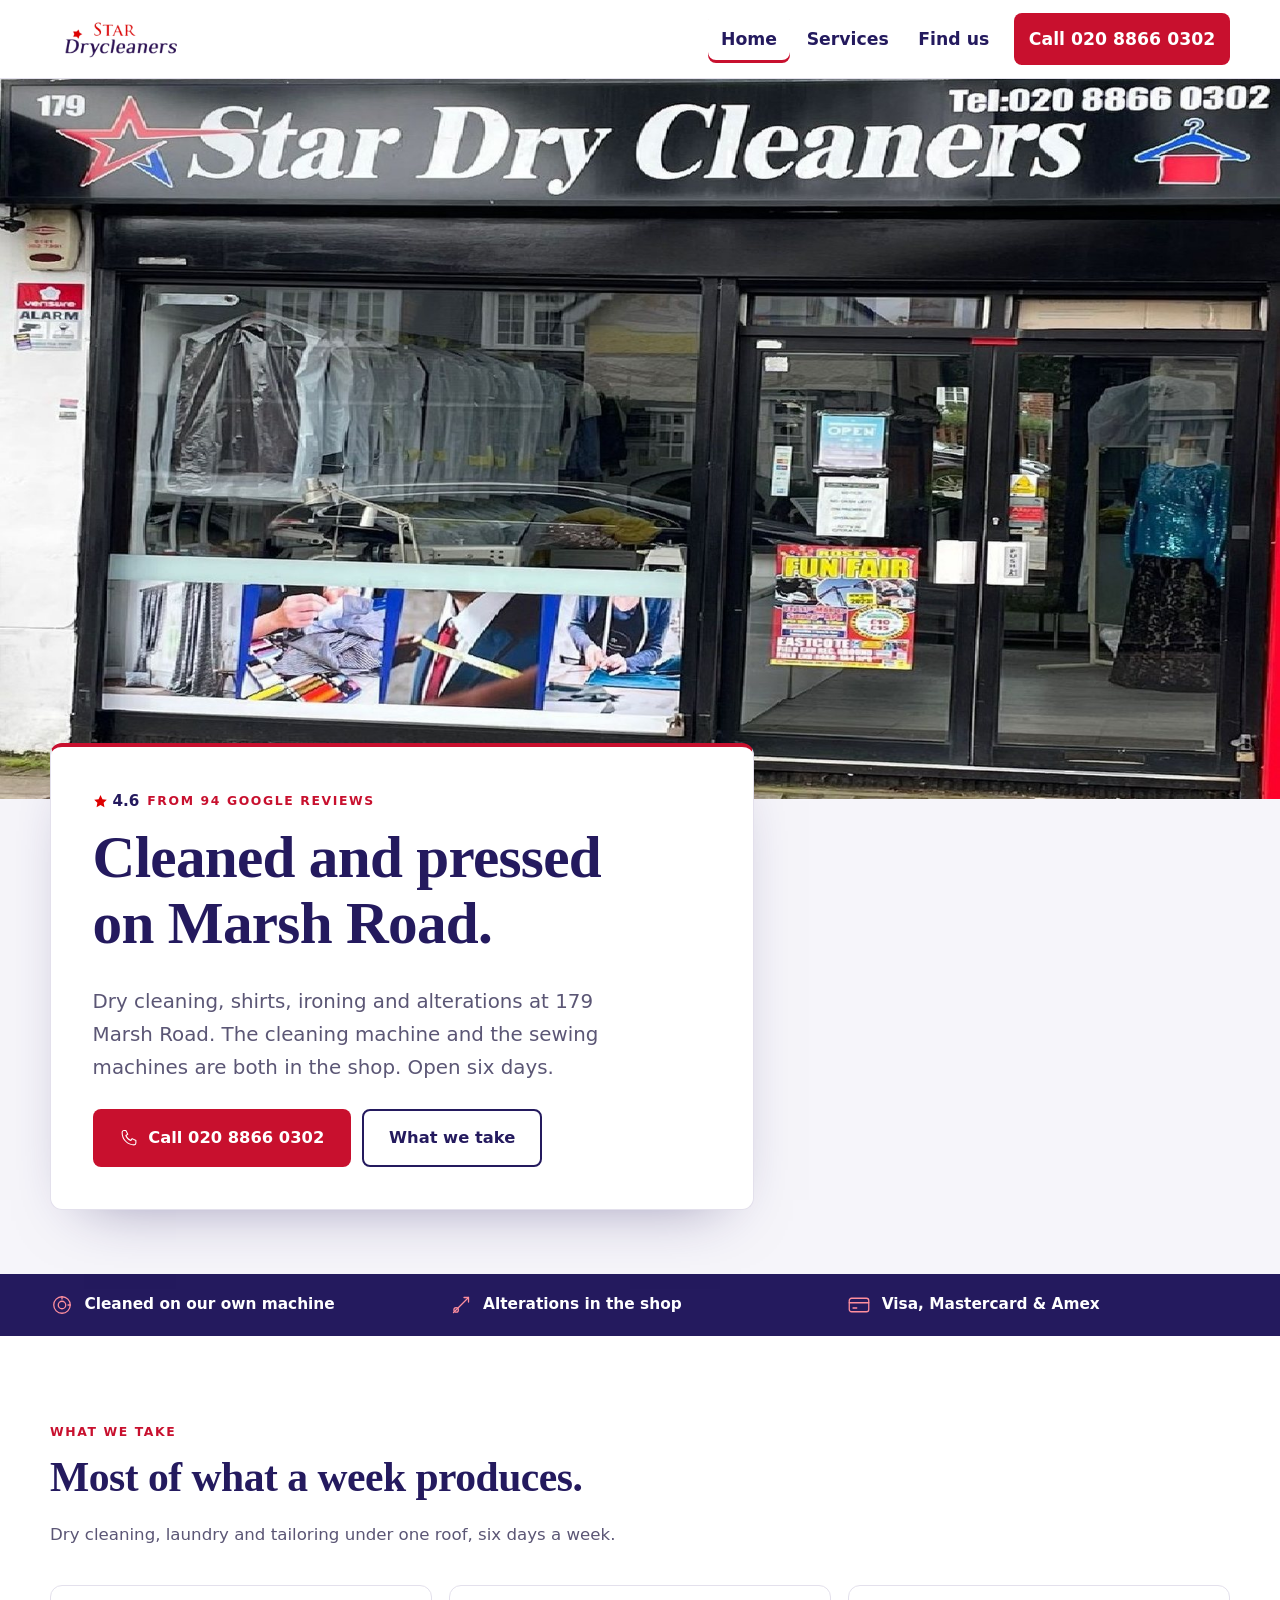
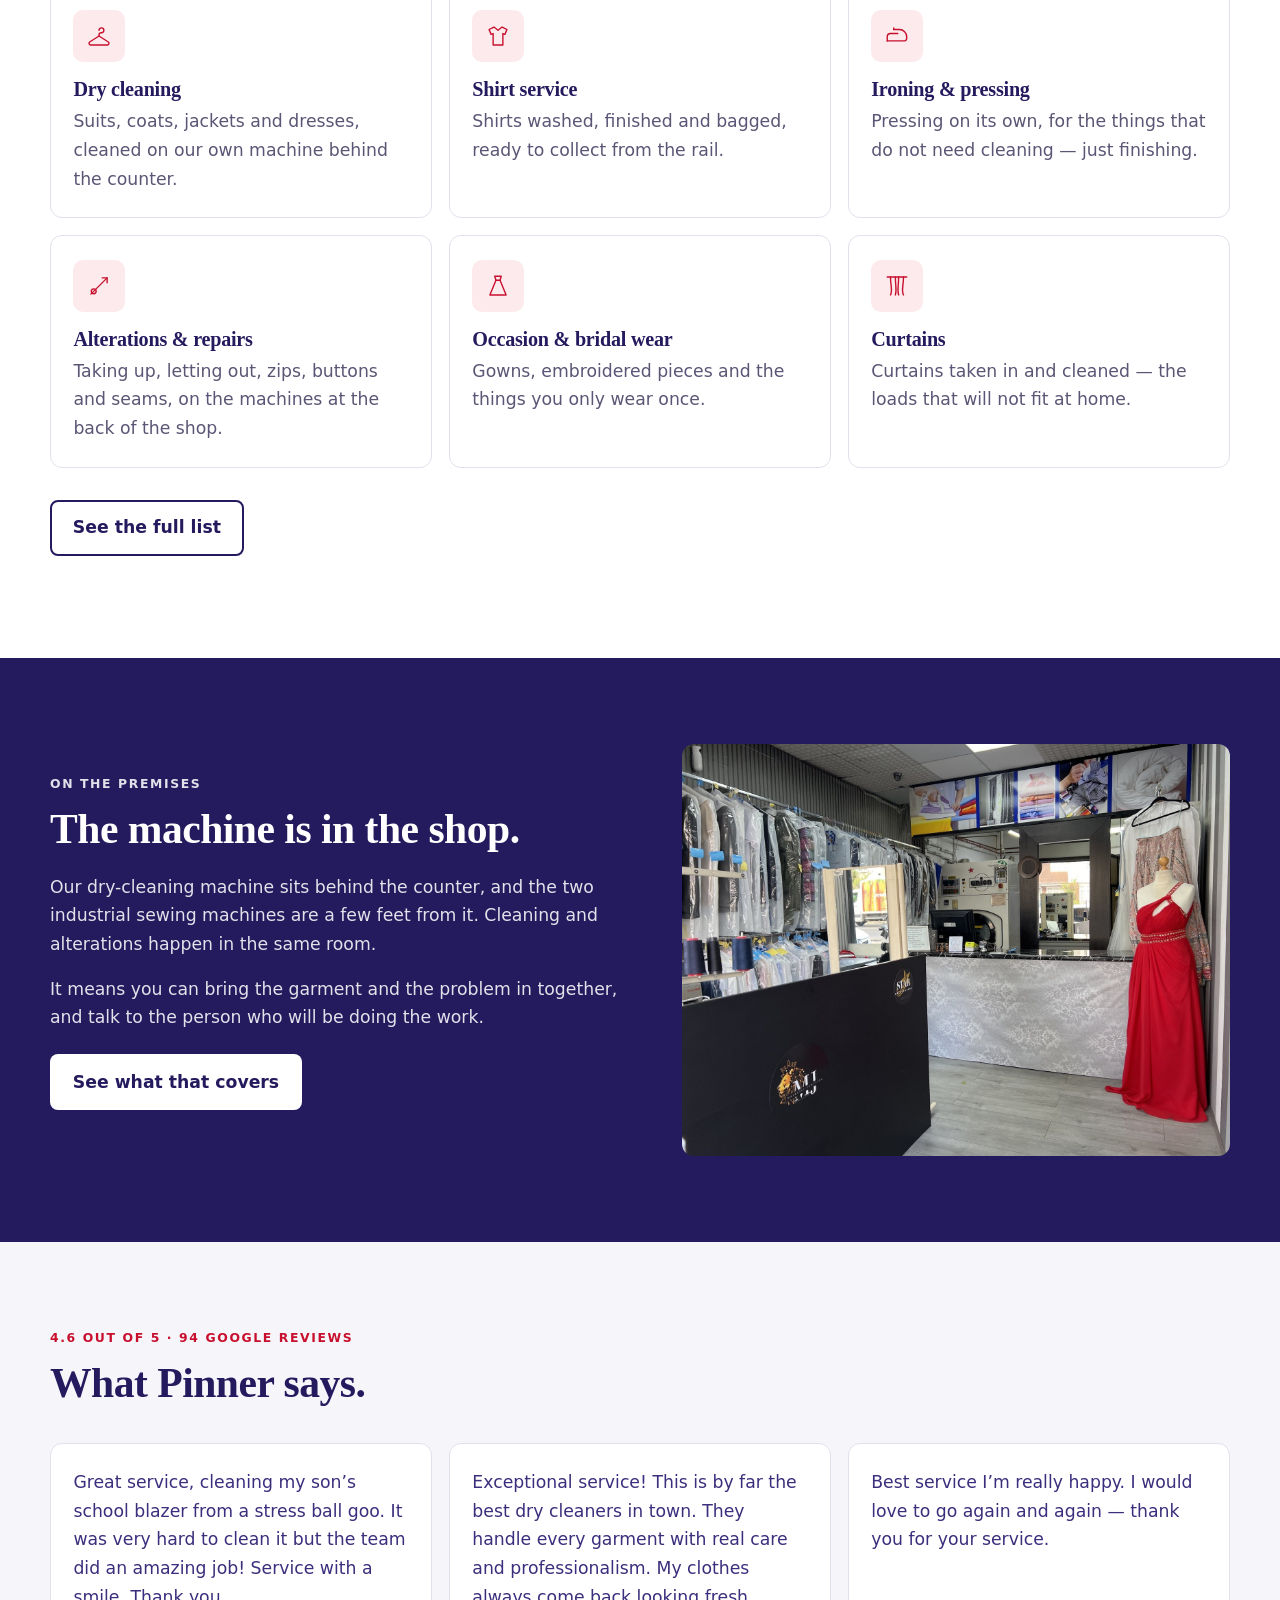
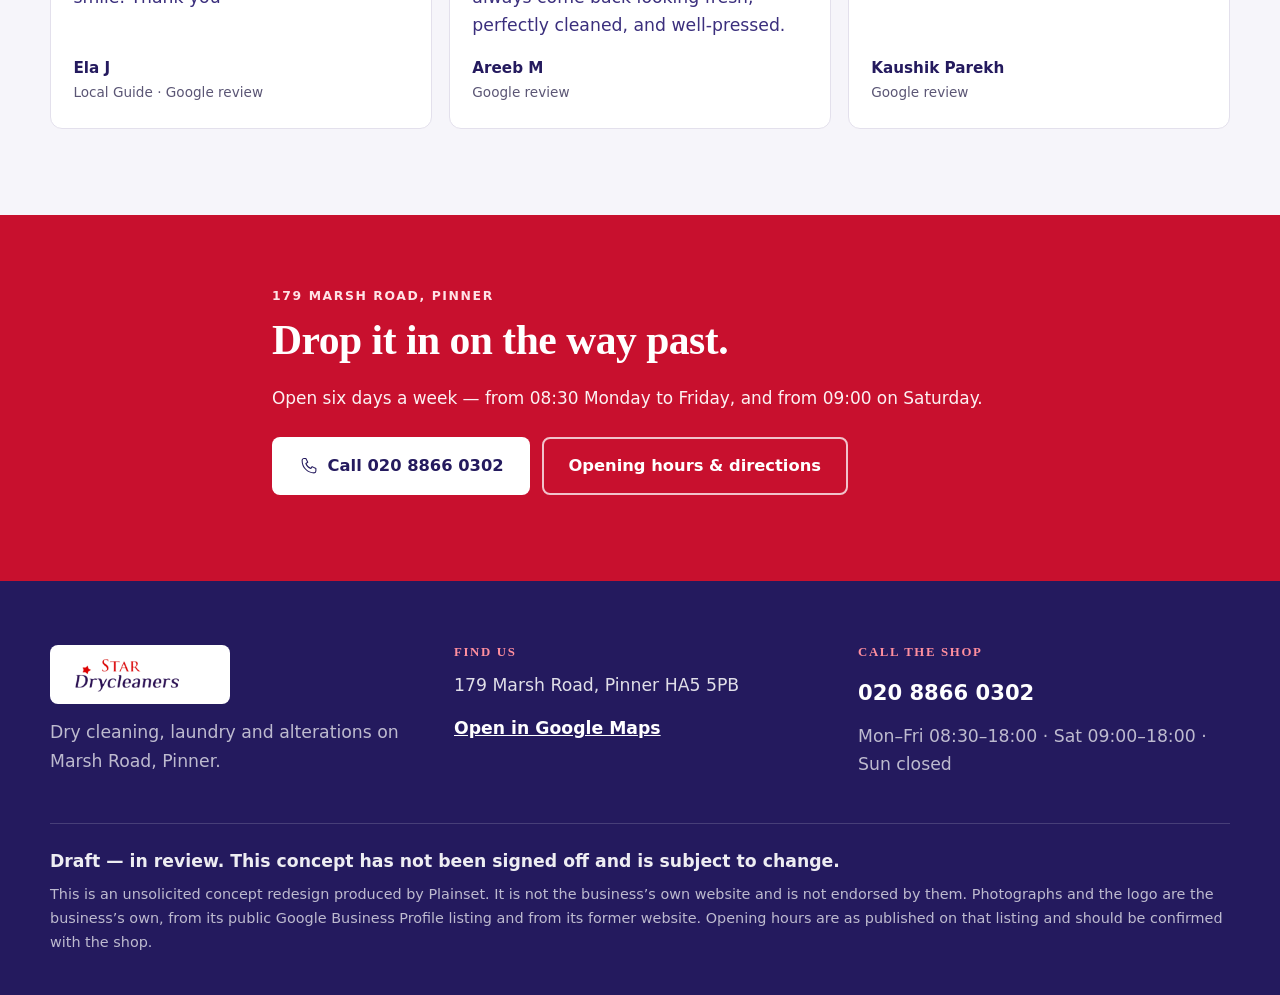
==== commit 518b1349: "Round 2: fix all 5 blocking defects from review (6.0 FAIL) - Remove fabricated per-review five-star " ====
--- a/index.html
+++ b/index.html
@@ -34,9 +34,9 @@
     <div class="wrap">
       <div class="hero-card" data-reveal-hero>
         <p class="kicker"><span class="rate"><svg class="star" viewBox="0 0 24 24" aria-hidden="true" focusable="false"><path fill="currentColor" d="M12 1.6l3.1 6.6 7 .9-5.1 4.9 1.3 7.1L12 17.7 5.7 21.1 7 14 1.9 9.1l7-.9z"/></svg> 4.6</span> from 94 Google reviews</p>
-        <h1>Forty years of getting it out.</h1>
-        <p class="lede">Dry cleaning, shirts, ironing and alterations at 179 Marsh Road &mdash; cleaned
-          and pressed on the premises, not sent away. Open six days.</p>
+        <h1>Cleaned and pressed on Marsh&nbsp;Road.</h1>
+        <p class="lede">Dry cleaning, shirts, ironing and alterations at 179 Marsh Road. The cleaning
+          machine and the sewing machines are both in the shop. Open six days.</p>
         <p class="hero-cta">
           <a class="btn btn--red btn--lg" href="tel:+442088660302"><svg class="ico" viewBox="0 0 32 32" fill="none" stroke="currentColor" stroke-width="1.7" stroke-linecap="round" stroke-linejoin="round" aria-hidden="true"><path d="M11 4l3 6-3 2c1.2 3.5 4.5 6.8 8 8l2-3 6 3v4a3 3 0 0 1-3 3C13.8 27 5 18.2 5 7a3 3 0 0 1 3-3Z"/></svg> Call 020 8866 0302</a>
           <a class="btn btn--ghost btn--lg" href="services.html">What we take</a>
@@ -47,8 +47,8 @@
 
   <section class="strip">
     <div class="wrap strip-in">
-      <p data-reveal="1"><svg class="ico" viewBox="0 0 32 32" fill="none" stroke="currentColor" stroke-width="1.7" stroke-linecap="round" stroke-linejoin="round" aria-hidden="true"><circle cx="16" cy="16" r="11"/><circle cx="16" cy="16" r="5"/><path d="M16 5v3"/><path d="M27 16h-3"/></svg> <span>Cleaned on the premises</span></p>
-      <p data-reveal="2"><svg class="ico" viewBox="0 0 32 32" fill="none" stroke="currentColor" stroke-width="1.7" stroke-linecap="round" stroke-linejoin="round" aria-hidden="true"><path d="M6 26 26 6"/><path d="M20 6h6v6"/><circle cx="9.5" cy="22.5" r="3"/></svg> <span>Alterations done in the shop</span></p>
+      <p data-reveal="1"><svg class="ico" viewBox="0 0 32 32" fill="none" stroke="currentColor" stroke-width="1.7" stroke-linecap="round" stroke-linejoin="round" aria-hidden="true"><circle cx="16" cy="16" r="11"/><circle cx="16" cy="16" r="5"/><path d="M16 5v3"/><path d="M27 16h-3"/></svg> <span>Cleaned on our own machine</span></p>
+      <p data-reveal="2"><svg class="ico" viewBox="0 0 32 32" fill="none" stroke="currentColor" stroke-width="1.7" stroke-linecap="round" stroke-linejoin="round" aria-hidden="true"><path d="M6 26 26 6"/><path d="M20 6h6v6"/><circle cx="9.5" cy="22.5" r="3"/></svg> <span>Alterations in the shop</span></p>
       <p data-reveal="3"><svg class="ico" viewBox="0 0 32 32" fill="none" stroke="currentColor" stroke-width="1.7" stroke-linecap="round" stroke-linejoin="round" aria-hidden="true"><rect x="3" y="7" width="26" height="18" rx="3"/><path d="M3 13h26"/><path d="M8 20h5"/></svg> <span>Visa, Mastercard &amp; Amex</span></p>
     </div>
   </section>
@@ -58,39 +58,38 @@
       <header class="sec-head" data-reveal>
         <p class="kicker">What we take</p>
         <h2>Most of what a week produces.</h2>
-        <p class="sec-sub">Everything below is a service shown on Star&rsquo;s own service panels,
-          in the window and above the counter.</p>
+        <p class="sec-sub">Dry cleaning, laundry and tailoring under one roof, six days a week.</p>
       </header>
       <div class="cards">
         <article class="card" data-reveal="1">
           <span class="card-ico"><svg class="ico" viewBox="0 0 32 32" fill="none" stroke="currentColor" stroke-width="1.7" stroke-linecap="round" stroke-linejoin="round" aria-hidden="true"><path d="M16 9a3 3 0 1 1 3 3c-1.7 0-3 .9-3 2.4V16"/><path d="M16 16 4.5 23.4A2 2 0 0 0 5.6 27h20.8a2 2 0 0 0 1.1-3.6L16 16Z"/></svg></span>
           <h3>Dry cleaning</h3>
-          <p>Their own plant, on the premises &mdash; the Union machine behind the counter is theirs, not a van to somewhere else.</p>
+          <p>Suits, coats, jackets and dresses, cleaned on our own machine behind the counter.</p>
         </article>
         <article class="card" data-reveal="2">
           <span class="card-ico"><svg class="ico" viewBox="0 0 32 32" fill="none" stroke="currentColor" stroke-width="1.7" stroke-linecap="round" stroke-linejoin="round" aria-hidden="true"><path d="M11 5 16 9l5-4 6 3-2.5 6L22 13v14H10V13l-2.5 1L5 8Z"/></svg></span>
           <h3>Shirt service</h3>
-          <p>Shirts washed and finished, then bagged on the rail. The rails behind the window are the day&rsquo;s work.</p>
+          <p>Shirts washed, finished and bagged, ready to collect from the rail.</p>
         </article>
         <article class="card" data-reveal="3">
           <span class="card-ico"><svg class="ico" viewBox="0 0 32 32" fill="none" stroke="currentColor" stroke-width="1.7" stroke-linecap="round" stroke-linejoin="round" aria-hidden="true"><path d="M4 22h20a4 4 0 0 0 4-4v-1a9 9 0 0 0-9-9h-7"/><path d="M4 22v-5a4 4 0 0 1 4-4h9"/><path d="M12 8V6"/></svg></span>
           <h3>Ironing &amp; pressing</h3>
-          <p>&ldquo;Perfectly pressed&rdquo; is one of the phrases Google pulls out of their reviews most often.</p>
+          <p>Pressing on its own, for the things that do not need cleaning &mdash; just finishing.</p>
         </article>
         <article class="card" data-reveal="1">
           <span class="card-ico"><svg class="ico" viewBox="0 0 32 32" fill="none" stroke="currentColor" stroke-width="1.7" stroke-linecap="round" stroke-linejoin="round" aria-hidden="true"><path d="M6 26 26 6"/><path d="M20 6h6v6"/><circle cx="9.5" cy="22.5" r="3"/></svg></span>
           <h3>Alterations &amp; repairs</h3>
-          <p>Two industrial machines and an overlocker sit in the shop. The tailoring is done where the cleaning is.</p>
+          <p>Taking up, letting out, zips, buttons and seams, on the machines at the back of the shop.</p>
         </article>
         <article class="card" data-reveal="2">
           <span class="card-ico"><svg class="ico" viewBox="0 0 32 32" fill="none" stroke="currentColor" stroke-width="1.7" stroke-linecap="round" stroke-linejoin="round" aria-hidden="true"><path d="M12 4h8l-1.5 5L26 27H6l7.5-18Z"/><path d="M13.5 9h5"/></svg></span>
           <h3>Occasion &amp; bridal wear</h3>
-          <p>Gowns and embroidered pieces are handled and displayed in store.</p>
+          <p>Gowns, embroidered pieces and the things you only wear once.</p>
         </article>
         <article class="card" data-reveal="3">
           <span class="card-ico"><svg class="ico" viewBox="0 0 32 32" fill="none" stroke="currentColor" stroke-width="1.7" stroke-linecap="round" stroke-linejoin="round" aria-hidden="true"><path d="M4 5h24"/><path d="M8 5c0 12 3 16 0 22"/><path d="M14 5c0 12 2 16 0 22"/><path d="M18 5c0 12-2 16 0 22"/><path d="M24 5c0 12-3 16 0 22"/></svg></span>
           <h3>Curtains</h3>
-          <p>One of the services illustrated on their own service panel.</p>
+          <p>Curtains taken in and cleaned &mdash; the loads that will not fit at home.</p>
         </article>
       </div>
       <p class="sec-more" data-reveal><a class="btn btn--ghost" href="services.html">See the full list</a></p>
@@ -102,11 +101,10 @@
       <div class="feature-copy" data-reveal>
         <p class="kicker kicker--light">On the premises</p>
         <h2>The machine is in the shop.</h2>
-        <p>A lot of high-street dry cleaners are shopfronts: your coat goes in a van to a plant
-          somewhere else and comes back in a few days. Star&rsquo;s Union machine is behind the
-          counter, and the two industrial sewing machines are a few feet from it.</p>
-        <p>That is the whole reason the reviews keep using the word <em>turnaround</em> &mdash; it is
-          the single thing Google pulls out of their reviews most often.</p>
+        <p>Our dry-cleaning machine sits behind the counter, and the two industrial sewing
+          machines are a few feet from it. Cleaning and alterations happen in the same room.</p>
+        <p>It means you can bring the garment and the problem in together, and talk to the person
+          who will be doing the work.</p>
         <p class="feature-cta"><a class="btn btn--white" href="services.html">See what that covers</a></p>
       </div>
       <div class="feature-media" data-reveal="2">
@@ -124,17 +122,14 @@
       </header>
       <div class="quotes">
         <figure class="quote" data-reveal="1">
-          <div class="stars" aria-label="Five out of five"><svg class="star" viewBox="0 0 24 24" aria-hidden="true" focusable="false"><path fill="currentColor" d="M12 1.6l3.1 6.6 7 .9-5.1 4.9 1.3 7.1L12 17.7 5.7 21.1 7 14 1.9 9.1l7-.9z"/></svg><svg class="star" viewBox="0 0 24 24" aria-hidden="true" focusable="false"><path fill="currentColor" d="M12 1.6l3.1 6.6 7 .9-5.1 4.9 1.3 7.1L12 17.7 5.7 21.1 7 14 1.9 9.1l7-.9z"/></svg><svg class="star" viewBox="0 0 24 24" aria-hidden="true" focusable="false"><path fill="currentColor" d="M12 1.6l3.1 6.6 7 .9-5.1 4.9 1.3 7.1L12 17.7 5.7 21.1 7 14 1.9 9.1l7-.9z"/></svg><svg class="star" viewBox="0 0 24 24" aria-hidden="true" focusable="false"><path fill="currentColor" d="M12 1.6l3.1 6.6 7 .9-5.1 4.9 1.3 7.1L12 17.7 5.7 21.1 7 14 1.9 9.1l7-.9z"/></svg><svg class="star" viewBox="0 0 24 24" aria-hidden="true" focusable="false"><path fill="currentColor" d="M12 1.6l3.1 6.6 7 .9-5.1 4.9 1.3 7.1L12 17.7 5.7 21.1 7 14 1.9 9.1l7-.9z"/></svg></div>
           <blockquote><p>Great service, cleaning my son&rsquo;s school blazer from a stress ball goo. It was very hard to clean it but the team did an amazing job! Service with a smile. Thank you</p></blockquote>
           <figcaption>Ela J <span>Local Guide &middot; Google review</span></figcaption>
         </figure>
         <figure class="quote" data-reveal="2">
-          <div class="stars" aria-label="Five out of five"><svg class="star" viewBox="0 0 24 24" aria-hidden="true" focusable="false"><path fill="currentColor" d="M12 1.6l3.1 6.6 7 .9-5.1 4.9 1.3 7.1L12 17.7 5.7 21.1 7 14 1.9 9.1l7-.9z"/></svg><svg class="star" viewBox="0 0 24 24" aria-hidden="true" focusable="false"><path fill="currentColor" d="M12 1.6l3.1 6.6 7 .9-5.1 4.9 1.3 7.1L12 17.7 5.7 21.1 7 14 1.9 9.1l7-.9z"/></svg><svg class="star" viewBox="0 0 24 24" aria-hidden="true" focusable="false"><path fill="currentColor" d="M12 1.6l3.1 6.6 7 .9-5.1 4.9 1.3 7.1L12 17.7 5.7 21.1 7 14 1.9 9.1l7-.9z"/></svg><svg class="star" viewBox="0 0 24 24" aria-hidden="true" focusable="false"><path fill="currentColor" d="M12 1.6l3.1 6.6 7 .9-5.1 4.9 1.3 7.1L12 17.7 5.7 21.1 7 14 1.9 9.1l7-.9z"/></svg><svg class="star" viewBox="0 0 24 24" aria-hidden="true" focusable="false"><path fill="currentColor" d="M12 1.6l3.1 6.6 7 .9-5.1 4.9 1.3 7.1L12 17.7 5.7 21.1 7 14 1.9 9.1l7-.9z"/></svg></div>
           <blockquote><p>Exceptional service! This is by far the best dry cleaners in town. They handle every garment with real care and professionalism. My clothes always come back looking fresh, perfectly cleaned, and well-pressed.</p></blockquote>
           <figcaption>Areeb M <span>Google review</span></figcaption>
         </figure>
         <figure class="quote" data-reveal="3">
-          <div class="stars" aria-label="Five out of five"><svg class="star" viewBox="0 0 24 24" aria-hidden="true" focusable="false"><path fill="currentColor" d="M12 1.6l3.1 6.6 7 .9-5.1 4.9 1.3 7.1L12 17.7 5.7 21.1 7 14 1.9 9.1l7-.9z"/></svg><svg class="star" viewBox="0 0 24 24" aria-hidden="true" focusable="false"><path fill="currentColor" d="M12 1.6l3.1 6.6 7 .9-5.1 4.9 1.3 7.1L12 17.7 5.7 21.1 7 14 1.9 9.1l7-.9z"/></svg><svg class="star" viewBox="0 0 24 24" aria-hidden="true" focusable="false"><path fill="currentColor" d="M12 1.6l3.1 6.6 7 .9-5.1 4.9 1.3 7.1L12 17.7 5.7 21.1 7 14 1.9 9.1l7-.9z"/></svg><svg class="star" viewBox="0 0 24 24" aria-hidden="true" focusable="false"><path fill="currentColor" d="M12 1.6l3.1 6.6 7 .9-5.1 4.9 1.3 7.1L12 17.7 5.7 21.1 7 14 1.9 9.1l7-.9z"/></svg><svg class="star" viewBox="0 0 24 24" aria-hidden="true" focusable="false"><path fill="currentColor" d="M12 1.6l3.1 6.6 7 .9-5.1 4.9 1.3 7.1L12 17.7 5.7 21.1 7 14 1.9 9.1l7-.9z"/></svg></div>
           <blockquote><p>Best service I&rsquo;m really happy. I would love to go again and again &mdash; thank you for your service.</p></blockquote>
           <figcaption>Kaushik Parekh <span>Google review</span></figcaption>
         </figure>
@@ -146,7 +141,7 @@
   <div class="wrap band-in" data-reveal>
     <p class="kicker kicker--light">179 Marsh Road, Pinner</p>
     <h2>Drop it in on the way past.</h2>
-    <p class="band-sub">Open from half eight, six days a week.</p>
+    <p class="band-sub">Open six days a week &mdash; from 08:30 Monday to Friday, and from 09:00 on Saturday.</p>
     <p class="band-cta">
       <a class="btn btn--white btn--lg" href="tel:+442088660302"><svg class="ico" viewBox="0 0 32 32" fill="none" stroke="currentColor" stroke-width="1.7" stroke-linecap="round" stroke-linejoin="round" aria-hidden="true"><path d="M11 4l3 6-3 2c1.2 3.5 4.5 6.8 8 8l2-3 6 3v4a3 3 0 0 1-3 3C13.8 27 5 18.2 5 7a3 3 0 0 1 3-3Z"/></svg> Call 020 8866 0302</a>
       <a class="btn btn--ghost-light btn--lg" href="contact.html">Opening hours &amp; directions</a>
--- a/assets/css/site.css
+++ b/assets/css/site.css
@@ -33,7 +33,9 @@
 /* engine.css:255 puts `overflow-wrap:anywhere` on headings, which breaks words
    mid-character on narrow screens. Headings break on words only. */
 h1,h2,h3,h4{overflow-wrap:normal;word-break:normal;text-wrap:balance}
-h1,h2,h3{margin:0 0 .5em;line-height:1.09;letter-spacing:-.021em;font-weight:800}
+h1,h2,h3{margin:0 0 .5em;line-height:1.11;letter-spacing:-.012em;font-weight:700;
+  font-family:"Iowan Old Style","Palatino Linotype",Palatino,Georgia,"Times New Roman",serif}
+.brand-serif{font-family:"Iowan Old Style",Palatino,Georgia,serif}
 h1{font-size:clamp(2.1rem,1.35rem + 3.2vw,3.7rem)}
 h2{font-size:clamp(1.6rem,1.15rem + 2vw,2.6rem)}
 h3{font-size:clamp(1.08rem,1rem + .42vw,1.26rem)}
@@ -86,7 +88,10 @@
 
 /* ---------- hero ---------- */
 .hero{position:relative;padding-bottom:clamp(2rem,1rem + 4vw,4rem);background:var(--paper-2)}
-.hero-img img{width:100%;aspect-ratio:16/8;object-fit:cover;object-position:50% 42%}
+/* shopfront.jpg is 1700x956 and the fascia — with "Tel:020 8866 0302" on it — sits in the
+   top band of the frame. A 16/8 box anchored at 42% cut the number off entirely. Anchor to
+   the top so the sign always survives, and use a shallower crop. */
+.hero-img img{width:100%;aspect-ratio:16/9;object-fit:cover;object-position:50% 12%}
 .hero-card{
   background:#fff;border:1px solid var(--line);border-radius:var(--r);
   padding:clamp(1.5rem,1rem + 2vw,2.6rem);max-width:44rem;
@@ -153,7 +158,7 @@
   grid-template-columns:minmax(0,1fr) minmax(0,.85fr);align-items:center}
 .phero-media img{border-radius:var(--r);width:100%;aspect-ratio:16/10;object-fit:cover}
 /* shopfront-street.jpg is 1400x1265 — nearly square. A 16/10 box threw away 31%. */
-.phero-media--square img{aspect-ratio:5/4}
+.phero-media--square img{aspect-ratio:5/4;object-position:50% 22%}
 
 /* ---------- rows / split ---------- */
 .srows{display:grid;gap:.85rem}
@@ -167,7 +172,7 @@
 
 .split{display:grid;gap:clamp(1.8rem,1rem + 3vw,3.2rem);
   grid-template-columns:minmax(0,1fr) minmax(0,.85fr);align-items:center}
-.split-media img{border-radius:var(--r);width:100%;aspect-ratio:4/5;object-fit:cover}
+.split-media img{border-radius:var(--r);width:100%;aspect-ratio:5/4;object-fit:cover}
 .ticks{list-style:none;margin:1.2rem 0 1rem;padding:0;display:grid;gap:.5rem;
   grid-template-columns:repeat(auto-fit,minmax(180px,1fr))}
 .ticks li{display:flex;align-items:center;gap:.6rem;font-weight:600}
@@ -249,7 +254,7 @@
   .site-head{position:relative}
   .head-in{position:relative;flex-wrap:wrap}
   .nav .nav-call{margin:.5rem 0 0}
-  .hero-img img{aspect-ratio:16/11}
+  .hero-img img{aspect-ratio:3/2;object-position:34% 12%}
   .hero-card{margin-top:-1.4rem}
 }
 @media (max-width:420px){
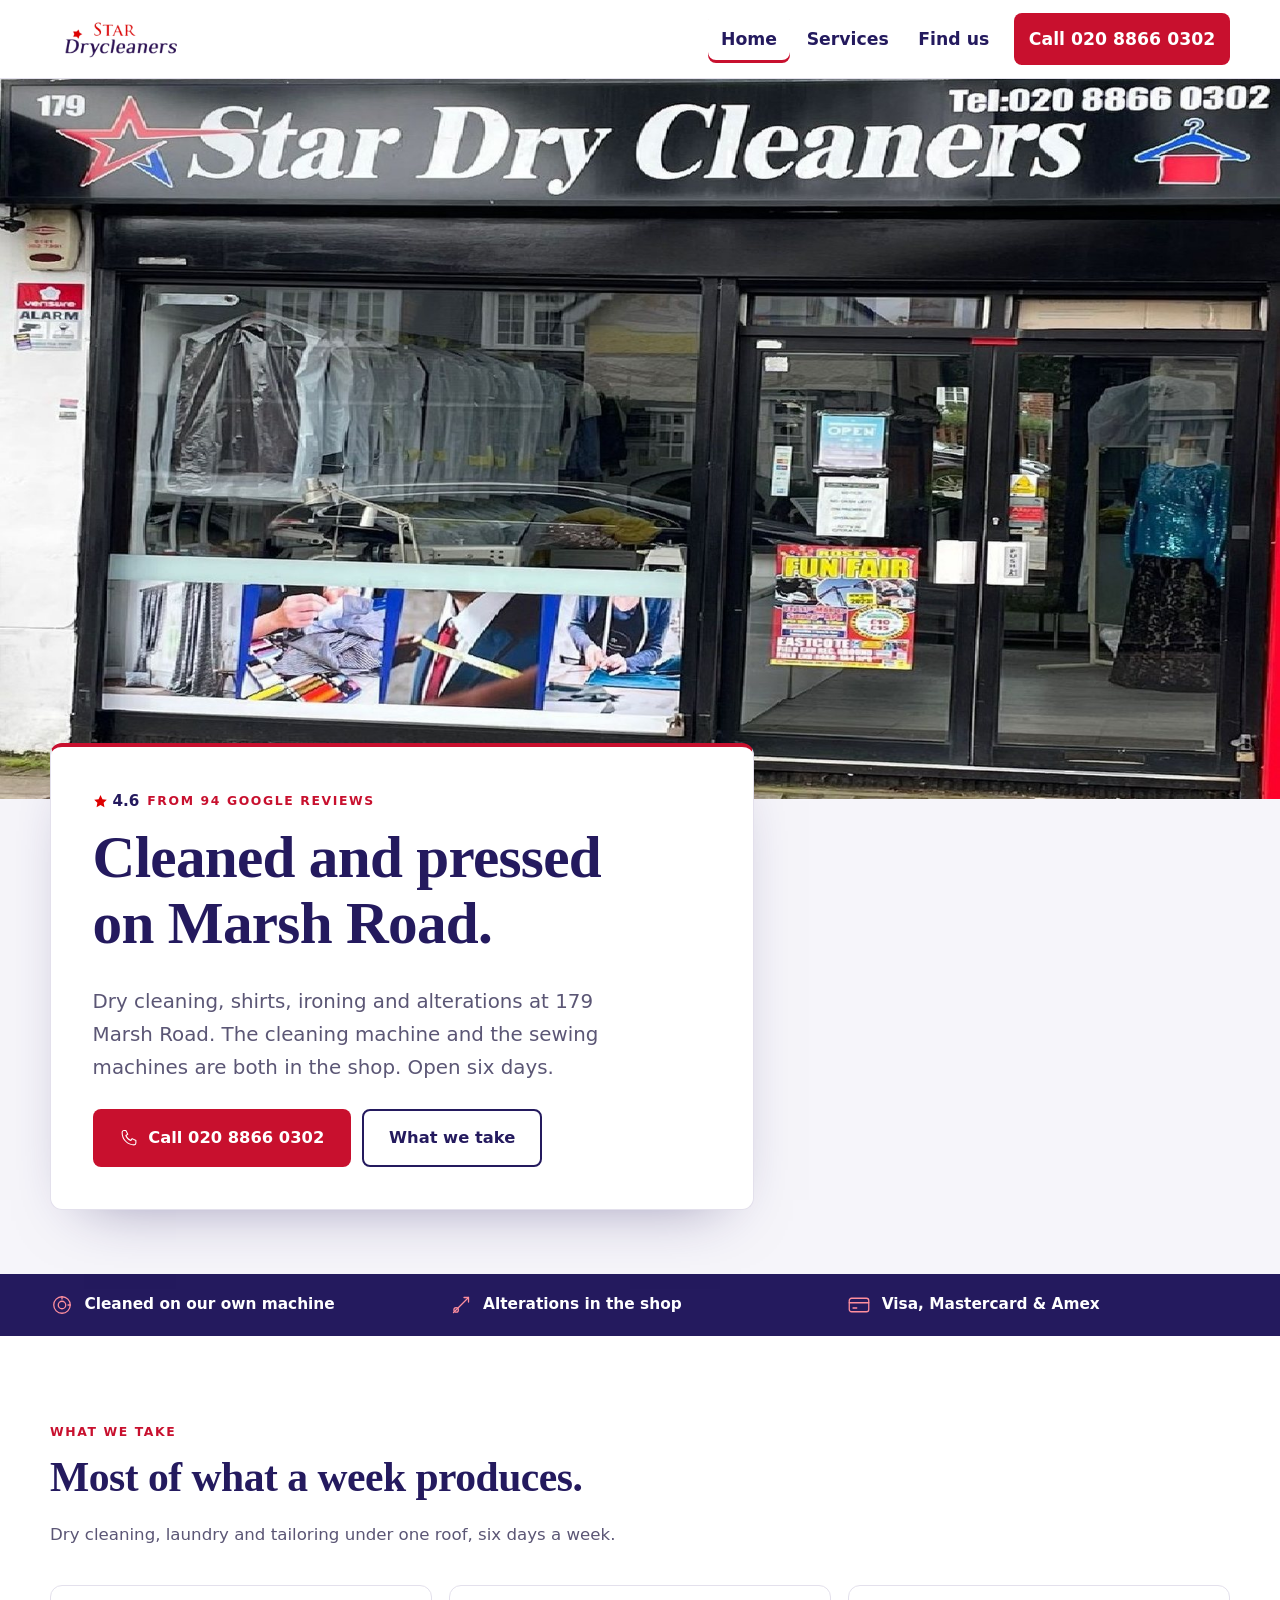
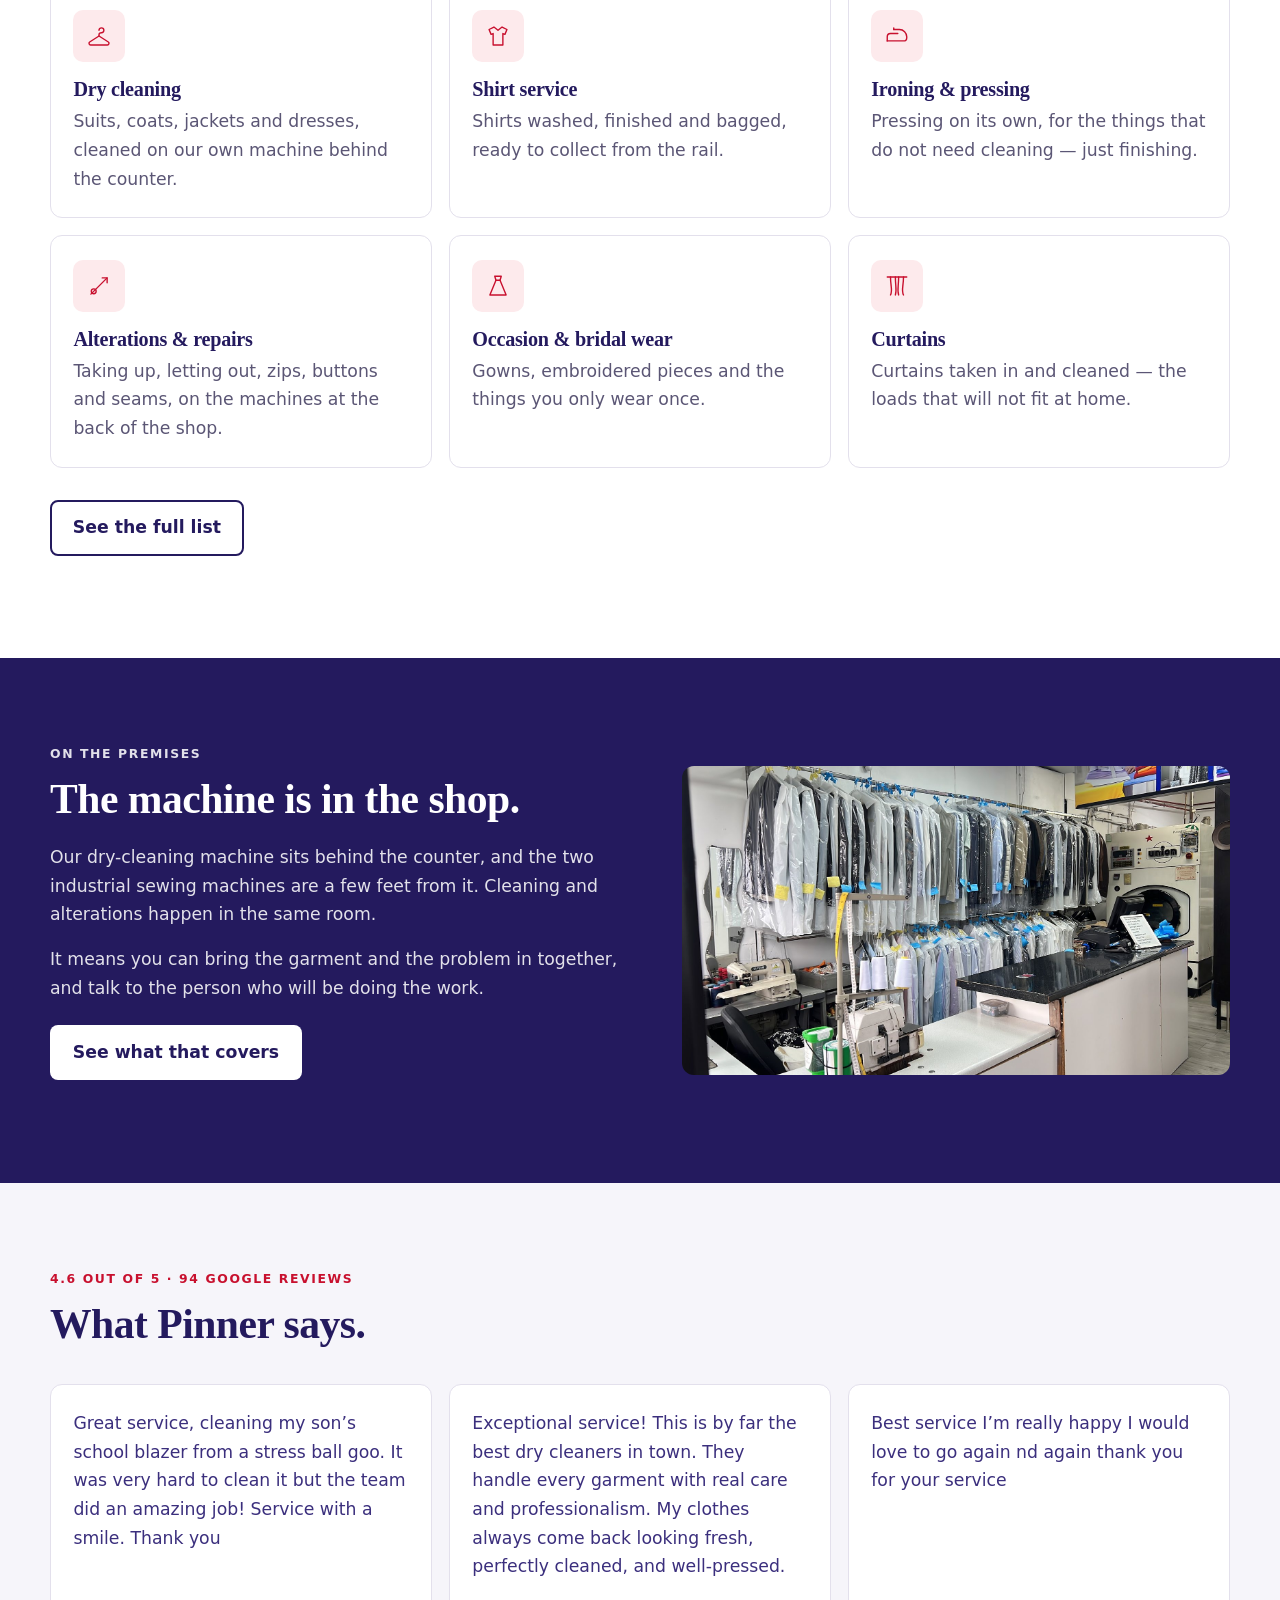
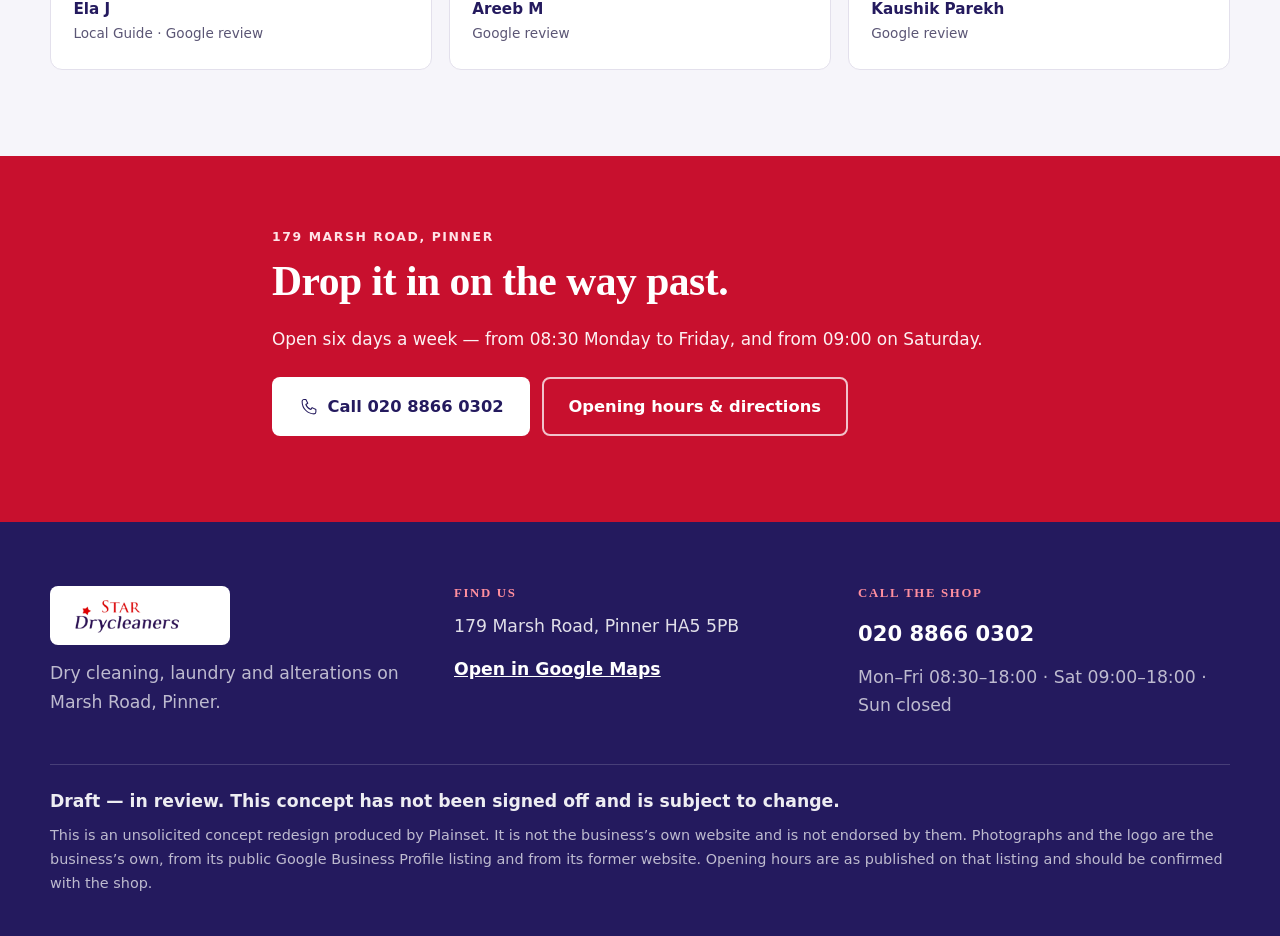
==== commit e74b4d5b: "Round 3: match the hero box to the source ratio so the fascia survives Rounds 2 and 3 both tried to " ====
--- a/index.html
+++ b/index.html
@@ -108,8 +108,8 @@
         <p class="feature-cta"><a class="btn btn--white" href="services.html">See what that covers</a></p>
       </div>
       <div class="feature-media" data-reveal="2">
-        <img src="assets/img/counter.jpg" width="1600" height="1218" loading="lazy"
-             alt="Inside Star Dry Cleaners: the counter, the Union dry-cleaning machine behind it, and occasion wear on display.">
+        <img src="assets/img/workroom.jpg" width="1600" height="927" loading="lazy"
+             alt="Inside Star Dry Cleaners: rails of finished garments in covers, the sewing machines on the left, and the Union dry-cleaning machine on the right.">
       </div>
     </div>
   </section>
@@ -130,7 +130,7 @@
           <figcaption>Areeb M <span>Google review</span></figcaption>
         </figure>
         <figure class="quote" data-reveal="3">
-          <blockquote><p>Best service I&rsquo;m really happy. I would love to go again and again &mdash; thank you for your service.</p></blockquote>
+          <blockquote><p>Best service I&rsquo;m really happy I would love to go again nd again thank you for your service</p></blockquote>
           <figcaption>Kaushik Parekh <span>Google review</span></figcaption>
         </figure>
       </div>
--- a/assets/css/site.css
+++ b/assets/css/site.css
@@ -130,7 +130,7 @@
 .feature{padding:clamp(3rem,2rem + 5vw,5.4rem) 0;background:var(--indigo);color:#fff}
 .feature-in{display:grid;gap:clamp(1.8rem,1rem + 3vw,3.4rem);
   grid-template-columns:minmax(0,1fr) minmax(0,.95fr);align-items:center}
-.feature-media img{border-radius:var(--r);width:100%;aspect-ratio:4/3;object-fit:cover}
+.feature-media img{border-radius:var(--r);width:100%;aspect-ratio:16/9;object-fit:cover}
 .feature-copy h2{color:#fff}
 .feature-copy p{color:rgba(255,255,255,.87)}
 .feature-cta{margin-top:1.4rem}
@@ -156,7 +156,7 @@
 .phero{background:var(--paper-2);padding:clamp(2.5rem,2rem + 4vw,4.4rem) 0;border-bottom:1px solid var(--line)}
 .phero-in{display:grid;gap:clamp(1.6rem,1rem + 3vw,3rem);
   grid-template-columns:minmax(0,1fr) minmax(0,.85fr);align-items:center}
-.phero-media img{border-radius:var(--r);width:100%;aspect-ratio:16/10;object-fit:cover}
+.phero-media img{border-radius:var(--r);width:100%;aspect-ratio:4/3;object-fit:cover}
 /* shopfront-street.jpg is 1400x1265 — nearly square. A 16/10 box threw away 31%. */
 .phero-media--square img{aspect-ratio:5/4;object-position:50% 22%}
 
@@ -172,7 +172,7 @@
 
 .split{display:grid;gap:clamp(1.8rem,1rem + 3vw,3.2rem);
   grid-template-columns:minmax(0,1fr) minmax(0,.85fr);align-items:center}
-.split-media img{border-radius:var(--r);width:100%;aspect-ratio:5/4;object-fit:cover}
+.split-media img{border-radius:var(--r);width:100%;aspect-ratio:16/9;object-fit:cover}
 .ticks{list-style:none;margin:1.2rem 0 1rem;padding:0;display:grid;gap:.5rem;
   grid-template-columns:repeat(auto-fit,minmax(180px,1fr))}
 .ticks li{display:flex;align-items:center;gap:.6rem;font-weight:600}
@@ -251,10 +251,10 @@
   .nav a[aria-current="page"]{background:var(--paper-2);font-weight:800}
   .nav a[aria-current="page"]::before{content:"";width:4px;align-self:stretch;
     background:var(--red);border-radius:2px;margin-right:.55rem}
-  .site-head{position:relative}
+  .site-head{position:sticky;top:0}
   .head-in{position:relative;flex-wrap:wrap}
   .nav .nav-call{margin:.5rem 0 0}
-  .hero-img img{aspect-ratio:3/2;object-position:34% 12%}
+  .hero-img img{aspect-ratio:16/9;object-position:50% 50%}
   .hero-card{margin-top:-1.4rem}
 }
 @media (max-width:420px){
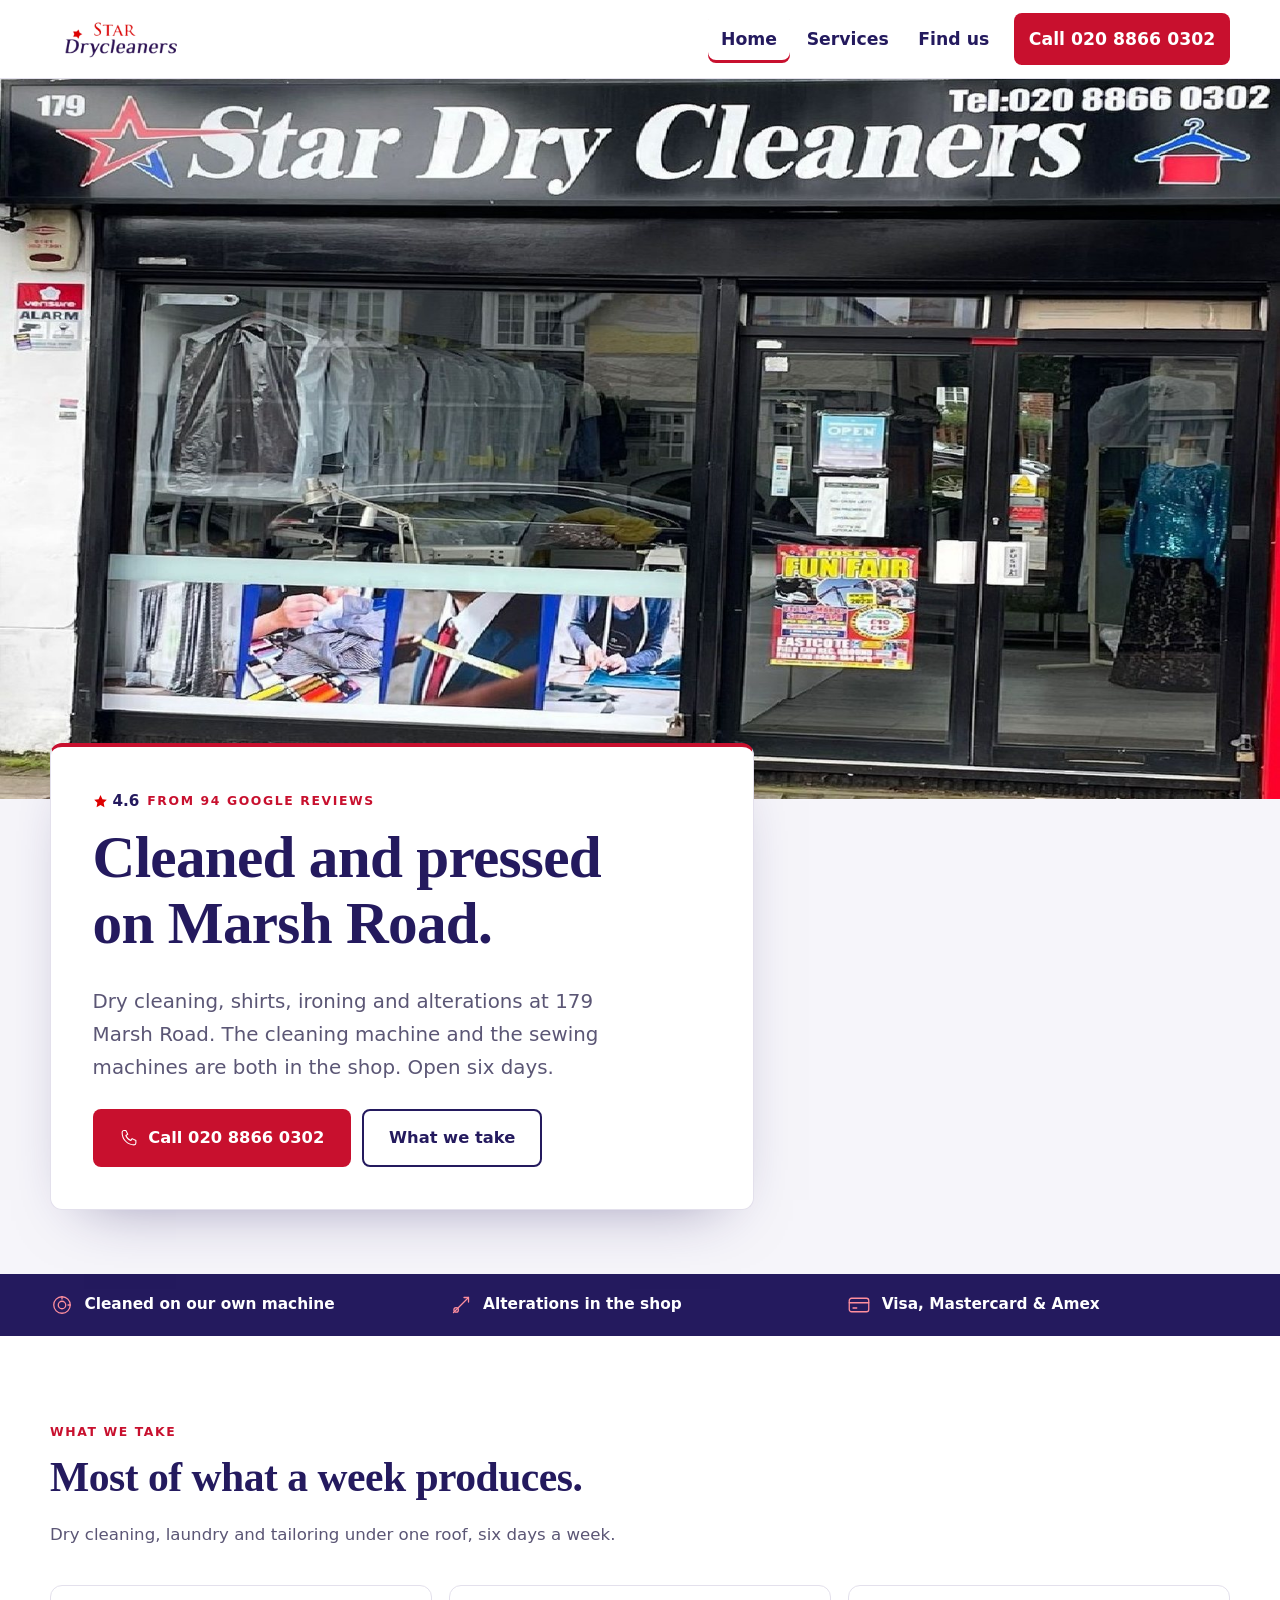
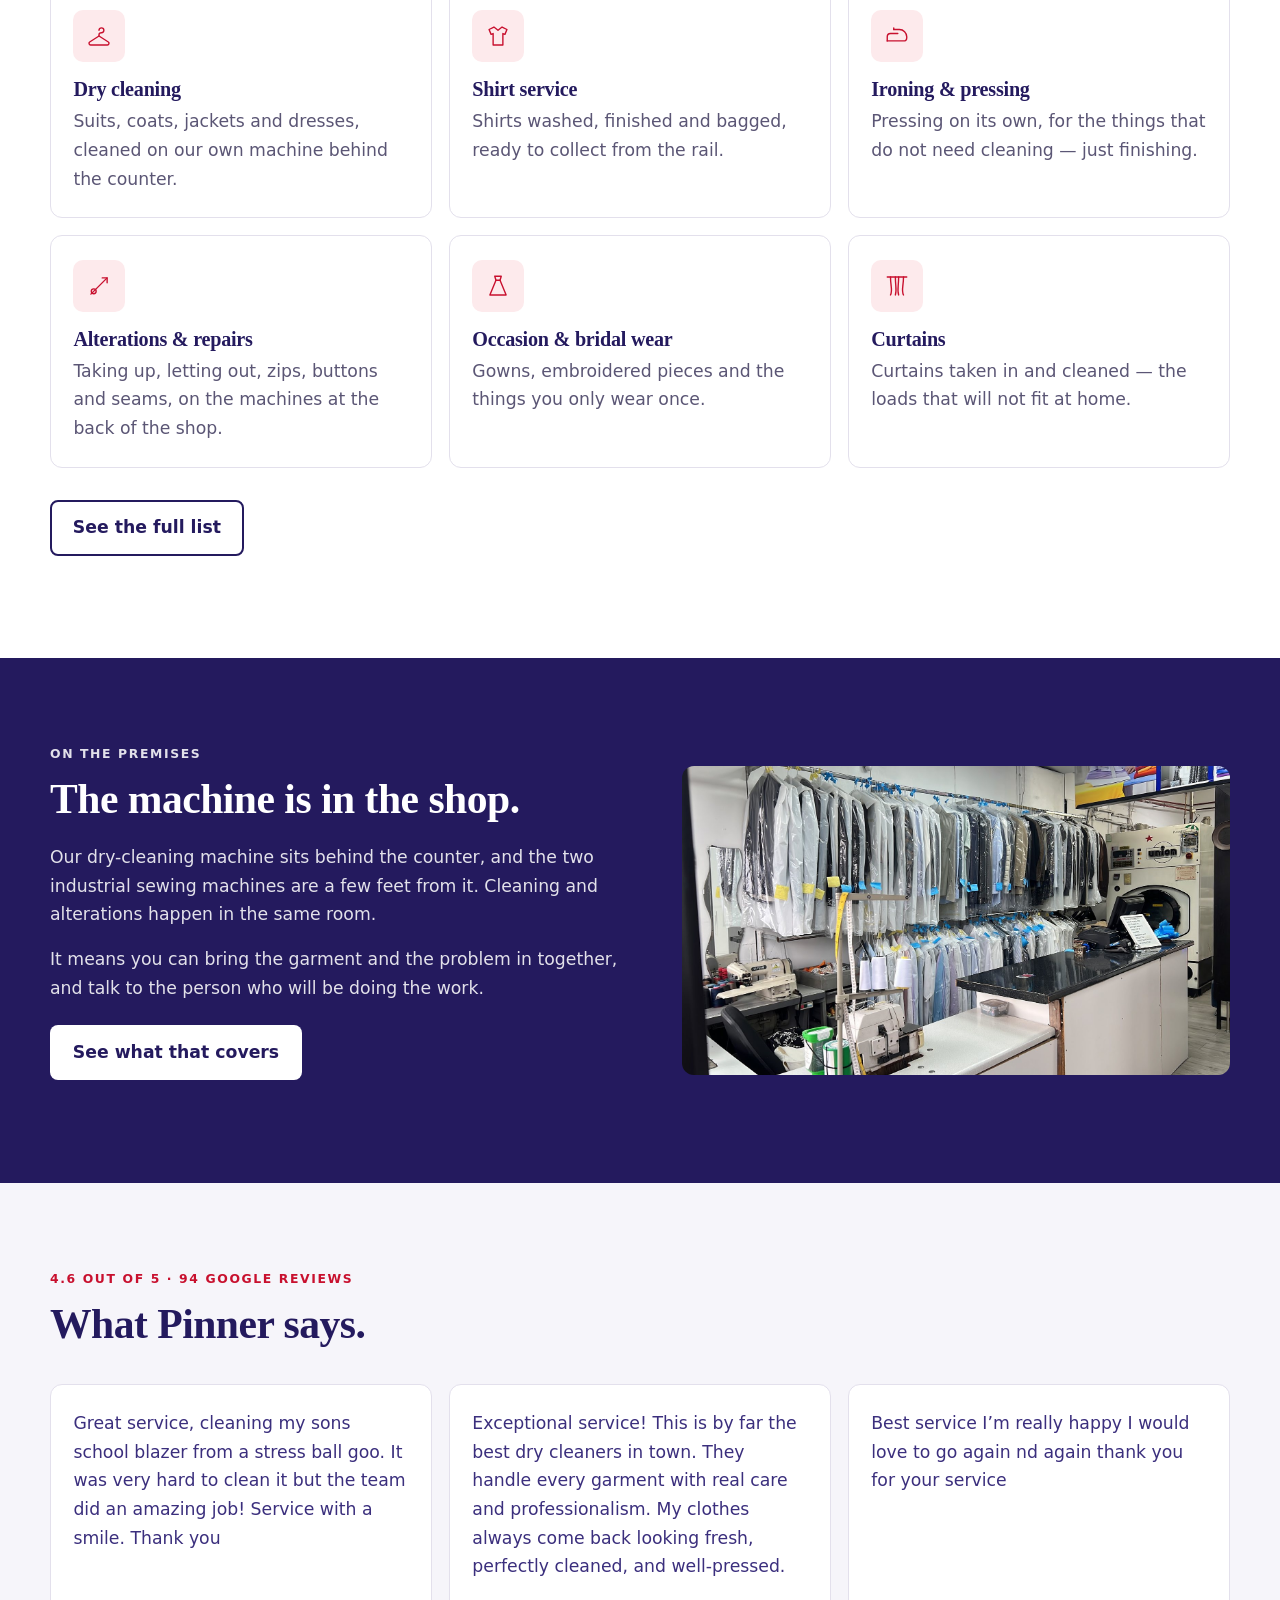
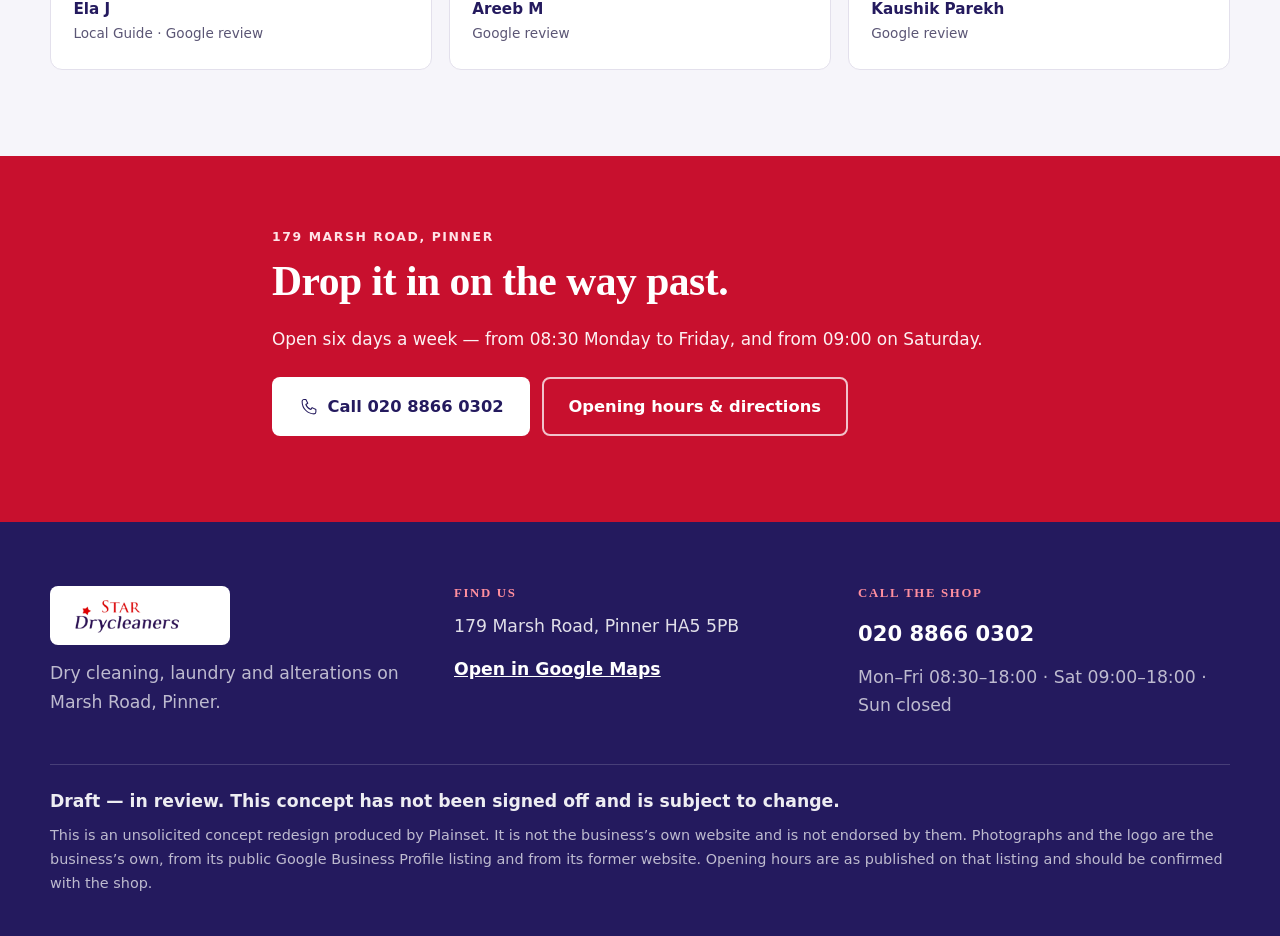
==== commit 6891d72a: "Round 3 passes at 7.7/10; fix the two objective errors flagged for pre-outreach Loop closed. After t" ====
--- a/index.html
+++ b/index.html
@@ -122,7 +122,7 @@
       </header>
       <div class="quotes">
         <figure class="quote" data-reveal="1">
-          <blockquote><p>Great service, cleaning my son&rsquo;s school blazer from a stress ball goo. It was very hard to clean it but the team did an amazing job! Service with a smile. Thank you</p></blockquote>
+          <blockquote><p>Great service, cleaning my sons school blazer from a stress ball goo. It was very hard to clean it but the team did an amazing job! Service with a smile. Thank you</p></blockquote>
           <figcaption>Ela J <span>Local Guide &middot; Google review</span></figcaption>
         </figure>
         <figure class="quote" data-reveal="2">
--- a/assets/css/site.css
+++ b/assets/css/site.css
@@ -240,13 +240,15 @@
 @media (max-width:760px){
   .nav-toggle{display:none}
   .js .nav-toggle{display:inline-flex;align-items:center}
+  /* With JS off the panel must sit in flow, not float over the page: as an
+     absolutely-positioned block it covered 235px of content under the header. */
   .nav{
-    position:absolute;left:0;right:0;top:100%;background:#fff;
+    position:static;left:0;right:0;top:100%;background:#fff;
     flex-direction:column;align-items:stretch;gap:.2rem;padding:.6rem 1.2rem 1.2rem;
     border-bottom:1px solid var(--line);box-shadow:0 18px 30px -22px rgba(36,26,94,.5);
   }
   .nav{display:flex}                 /* JS off: nav visible, stacked */
-  .js .nav{display:none}             /* JS on: behind the Menu button */
+  .js .nav{display:none;position:absolute}   /* JS on: floats behind the Menu button */
   .js .nav.is-open{display:flex}
   .nav a[aria-current="page"]{background:var(--paper-2);font-weight:800}
   .nav a[aria-current="page"]::before{content:"";width:4px;align-self:stretch;
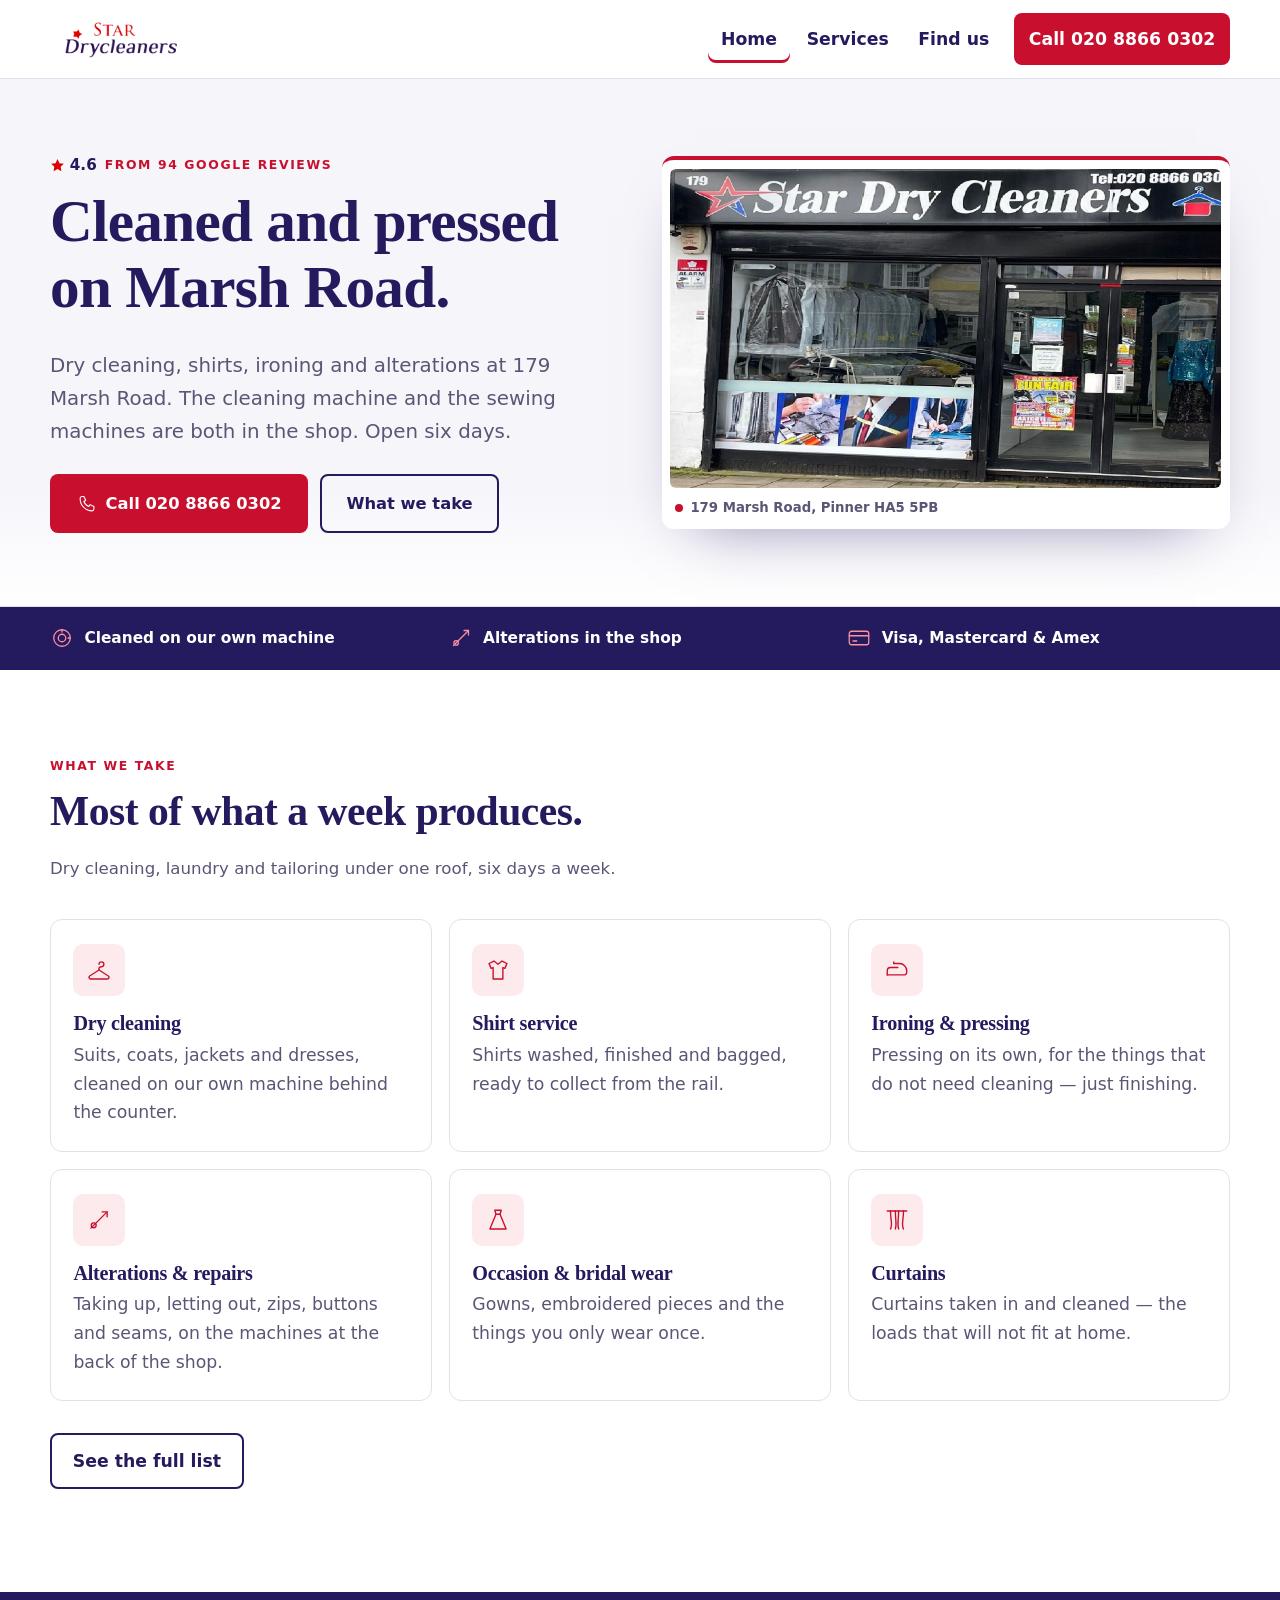
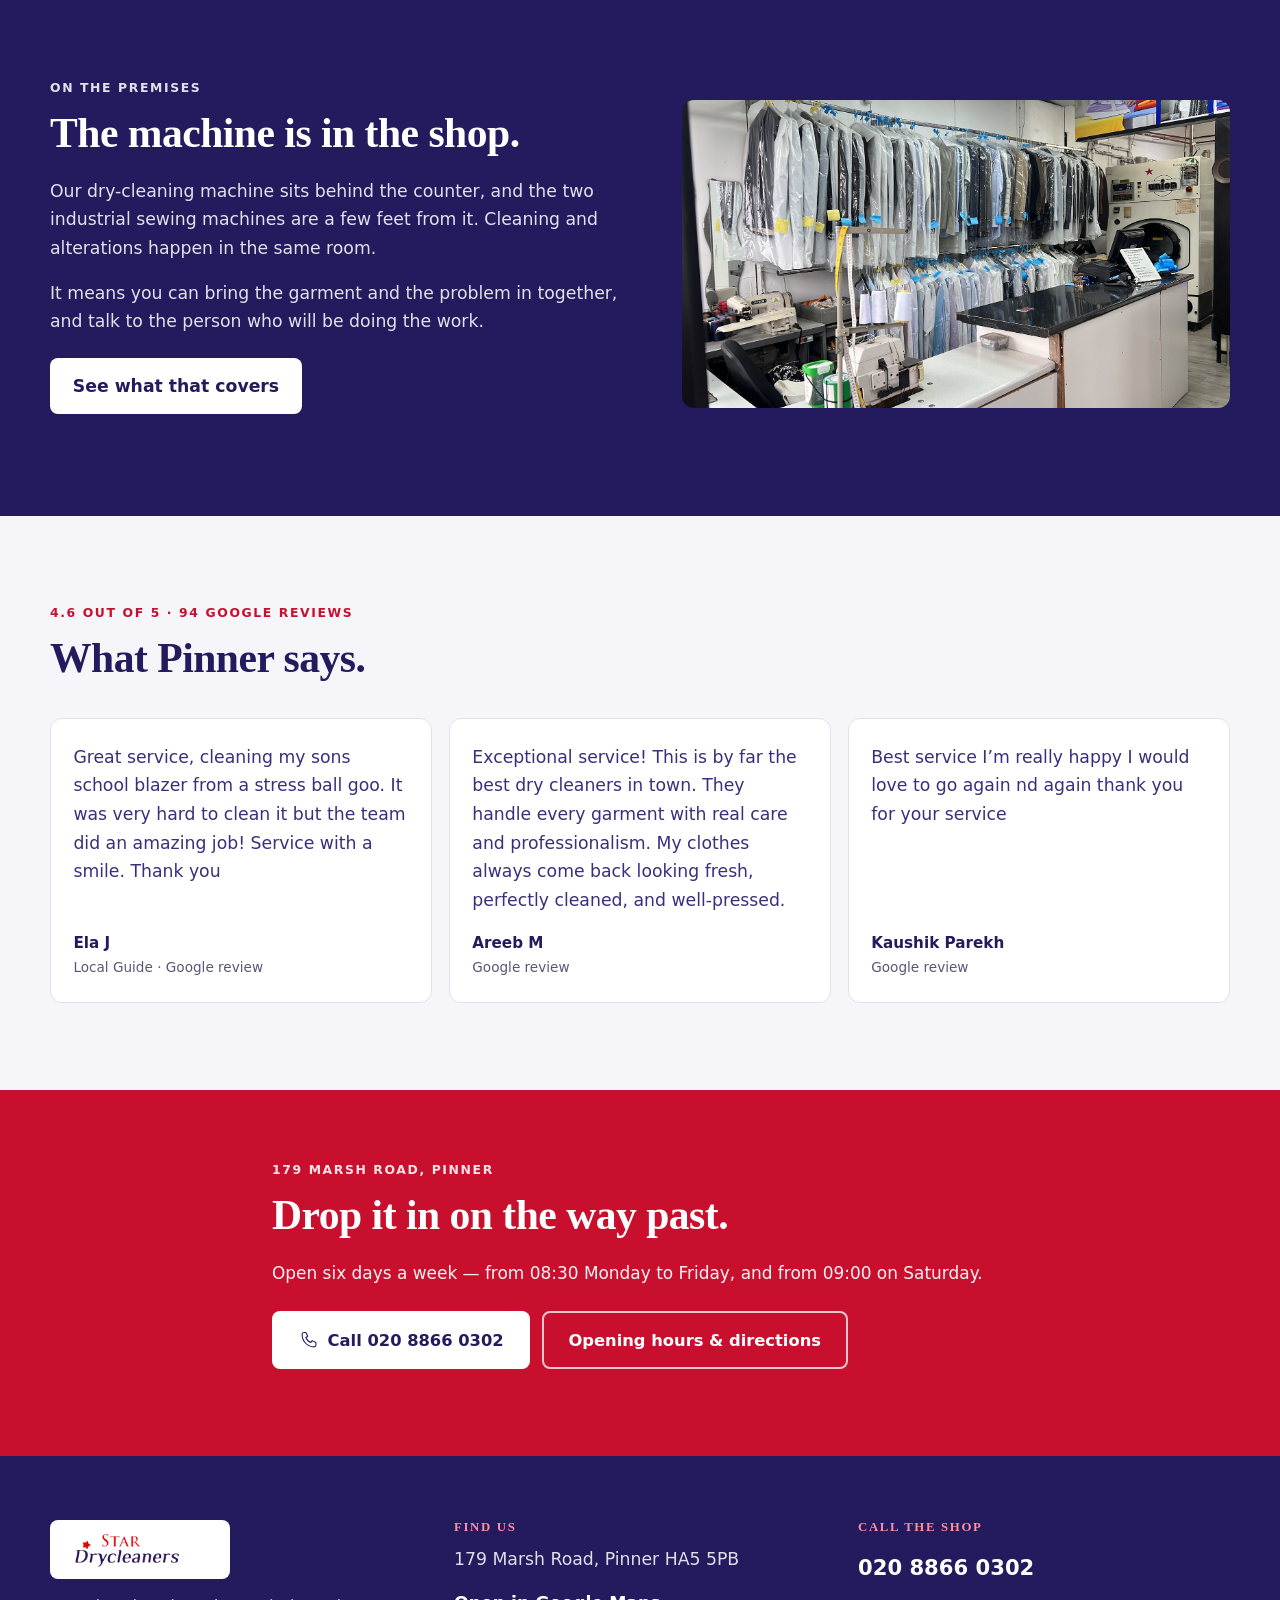
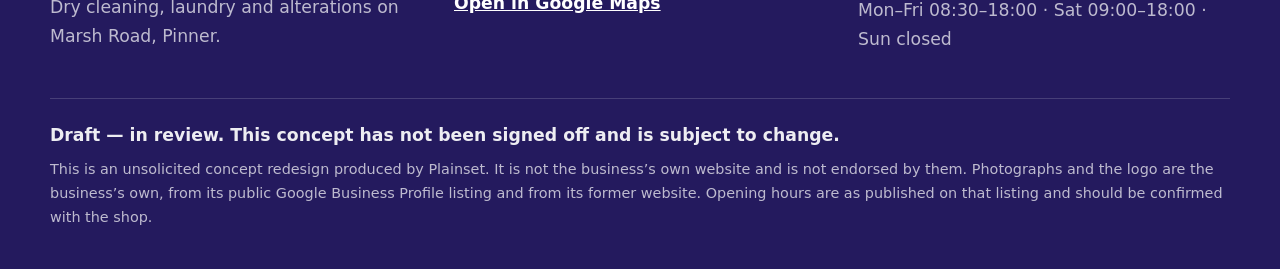
==== commit 93fa247a: "Rebuild the home hero: contained, never upscaled, headline above the fold Alex rejected the landing " ====
--- a/index.html
+++ b/index.html
@@ -27,12 +27,8 @@
 <main id="main">
 
   <section class="hero">
-    <div class="hero-img">
-      <img src="assets/img/shopfront.jpg" width="1700" height="956" fetchpriority="high"
-           alt="The Star Dry Cleaners shopfront at 179 Marsh Road, Pinner, with its red and blue star sign and rails of cleaned garments in the window.">
-    </div>
-    <div class="wrap">
-      <div class="hero-card" data-reveal-hero>
+    <div class="wrap hero-in">
+      <div class="hero-copy" data-reveal-hero>
         <p class="kicker"><span class="rate"><svg class="star" viewBox="0 0 24 24" aria-hidden="true" focusable="false"><path fill="currentColor" d="M12 1.6l3.1 6.6 7 .9-5.1 4.9 1.3 7.1L12 17.7 5.7 21.1 7 14 1.9 9.1l7-.9z"/></svg> 4.6</span> from 94 Google reviews</p>
         <h1>Cleaned and pressed on Marsh&nbsp;Road.</h1>
         <p class="lede">Dry cleaning, shirts, ironing and alterations at 179 Marsh Road. The cleaning
@@ -42,6 +38,11 @@
           <a class="btn btn--ghost btn--lg" href="services.html">What we take</a>
         </p>
       </div>
+      <figure class="hero-fig" data-reveal-hero>
+        <img src="assets/img/shopfront.jpg" width="1700" height="983" fetchpriority="high"
+             alt="The Star Dry Cleaners shopfront at 179 Marsh Road, Pinner: the black fascia with the red and blue star and the shop telephone number, and rails of cleaned garments in the window.">
+        <figcaption>179 Marsh Road, Pinner HA5 5PB</figcaption>
+      </figure>
     </div>
   </section>
 
--- a/assets/css/site.css
+++ b/assets/css/site.css
@@ -86,21 +86,50 @@
 .nav-toggle{display:none;white-space:nowrap;background:transparent;color:var(--indigo);
   border:2px solid var(--indigo);border-radius:8px;min-height:44px;padding:.5rem 1rem;font-weight:700}
 
-/* ---------- hero ---------- */
-.hero{position:relative;padding-bottom:clamp(2rem,1rem + 4vw,4rem);background:var(--paper-2)}
-/* shopfront.jpg is 1700x956 and the fascia — with "Tel:020 8866 0302" on it — sits in the
-   top band of the frame. A 16/8 box anchored at 42% cut the number off entirely. Anchor to
-   the top so the sign always survives, and use a shallower crop. */
-.hero-img img{width:100%;aspect-ratio:16/9;object-fit:cover;object-position:50% 12%}
-.hero-card{
-  background:#fff;border:1px solid var(--line);border-radius:var(--r);
-  padding:clamp(1.5rem,1rem + 2vw,2.6rem);max-width:44rem;
-  margin-top:clamp(-3.5rem,-2rem - 3vw,-1.5rem);position:relative;z-index:2;
-  box-shadow:0 24px 60px -34px rgba(36,26,94,.5);
-  border-top:4px solid var(--red);
-}
+/* ---------- hero ----------
+   Rebuilt 2026-07-27. The previous version was a full-bleed photograph with an
+   overlapping card. Two things were wrong with it and Alex was right to reject it:
+
+   1. The source is 1700x956. Full-bleed meant it rendered at the viewport width, so
+      at 2000px it was upscaled to 1.18x native — 2.36x on a Retina screen, 3.02x at
+      2560. That softness is what read as "stretched".
+   2. It pushed the H1 to 1230px down a 1200px-tall viewport. The headline and both
+      call buttons were below the fold at every width tested, so the landing screen
+      was a giant soft photo and nothing else.
+
+   The hero is now inside the 1180px wrapper, so the image column tops out around
+   540px — roughly a third of the source's native width, sharp even at DPR 2 — and
+   the headline and CTAs are the first thing on the page. */
+.hero{
+  background:linear-gradient(180deg,var(--paper-2) 0%,var(--paper-2) 78%,#fff 100%);
+  border-bottom:1px solid var(--line);
+  padding:clamp(2.2rem,1.4rem + 4vw,4.6rem) 0;
+}
+.hero-in{
+  display:grid;gap:clamp(1.8rem,1rem + 3vw,3.6rem);
+  grid-template-columns:minmax(0,1fr) minmax(0,1.02fr);align-items:center;
+}
+.hero-copy{max-width:34rem}
 .lede{font-size:clamp(1.04rem,1rem + .5vw,1.24rem);color:var(--ink-3);max-width:34rem}
-.hero-cta{display:flex;flex-wrap:wrap;gap:.7rem;margin:1.5rem 0 0}
+.hero-cta{display:flex;flex-wrap:wrap;gap:.7rem;margin:1.6rem 0 0}
+
+.hero-fig{
+  margin:0;position:relative;max-width:620px;justify-self:end;width:100%;
+  border-top:4px solid var(--red);border-radius:var(--r);
+  background:#fff;padding:.55rem .55rem .25rem;
+  box-shadow:0 26px 60px -34px rgba(36,26,94,.55);
+}
+.hero-fig img{
+  width:100%;aspect-ratio:1700/983;object-fit:cover;
+  border-radius:calc(var(--r) - 6px);
+}
+.hero-fig figcaption{
+  font-size:.83rem;font-weight:600;color:var(--ink-3);
+  padding:.6rem .3rem .35rem;display:flex;align-items:center;gap:.45rem;
+}
+.hero-fig figcaption::before{
+  content:"";width:8px;height:8px;border-radius:50%;background:var(--red);flex:0 0 auto;
+}
 
 /* ---------- strip ---------- */
 .strip{background:var(--indigo);color:#fff}
@@ -232,7 +261,8 @@
 
 /* ---------- responsive ---------- */
 @media (max-width:900px){
-  .feature-in,.phero-in,.split{grid-template-columns:1fr}
+  .hero-in,.feature-in,.phero-in,.split{grid-template-columns:1fr}
+  .hero-fig{justify-self:stretch;max-width:none}
   .feature-media{order:2}
   .strip-in{grid-template-columns:1fr;gap:.6rem}
 
@@ -256,8 +286,8 @@
   .site-head{position:sticky;top:0}
   .head-in{position:relative;flex-wrap:wrap}
   .nav .nav-call{margin:.5rem 0 0}
-  .hero-img img{aspect-ratio:16/9;object-position:50% 50%}
-  .hero-card{margin-top:-1.4rem}
+
+
 }
 @media (max-width:420px){
   .brand img{width:142px}
